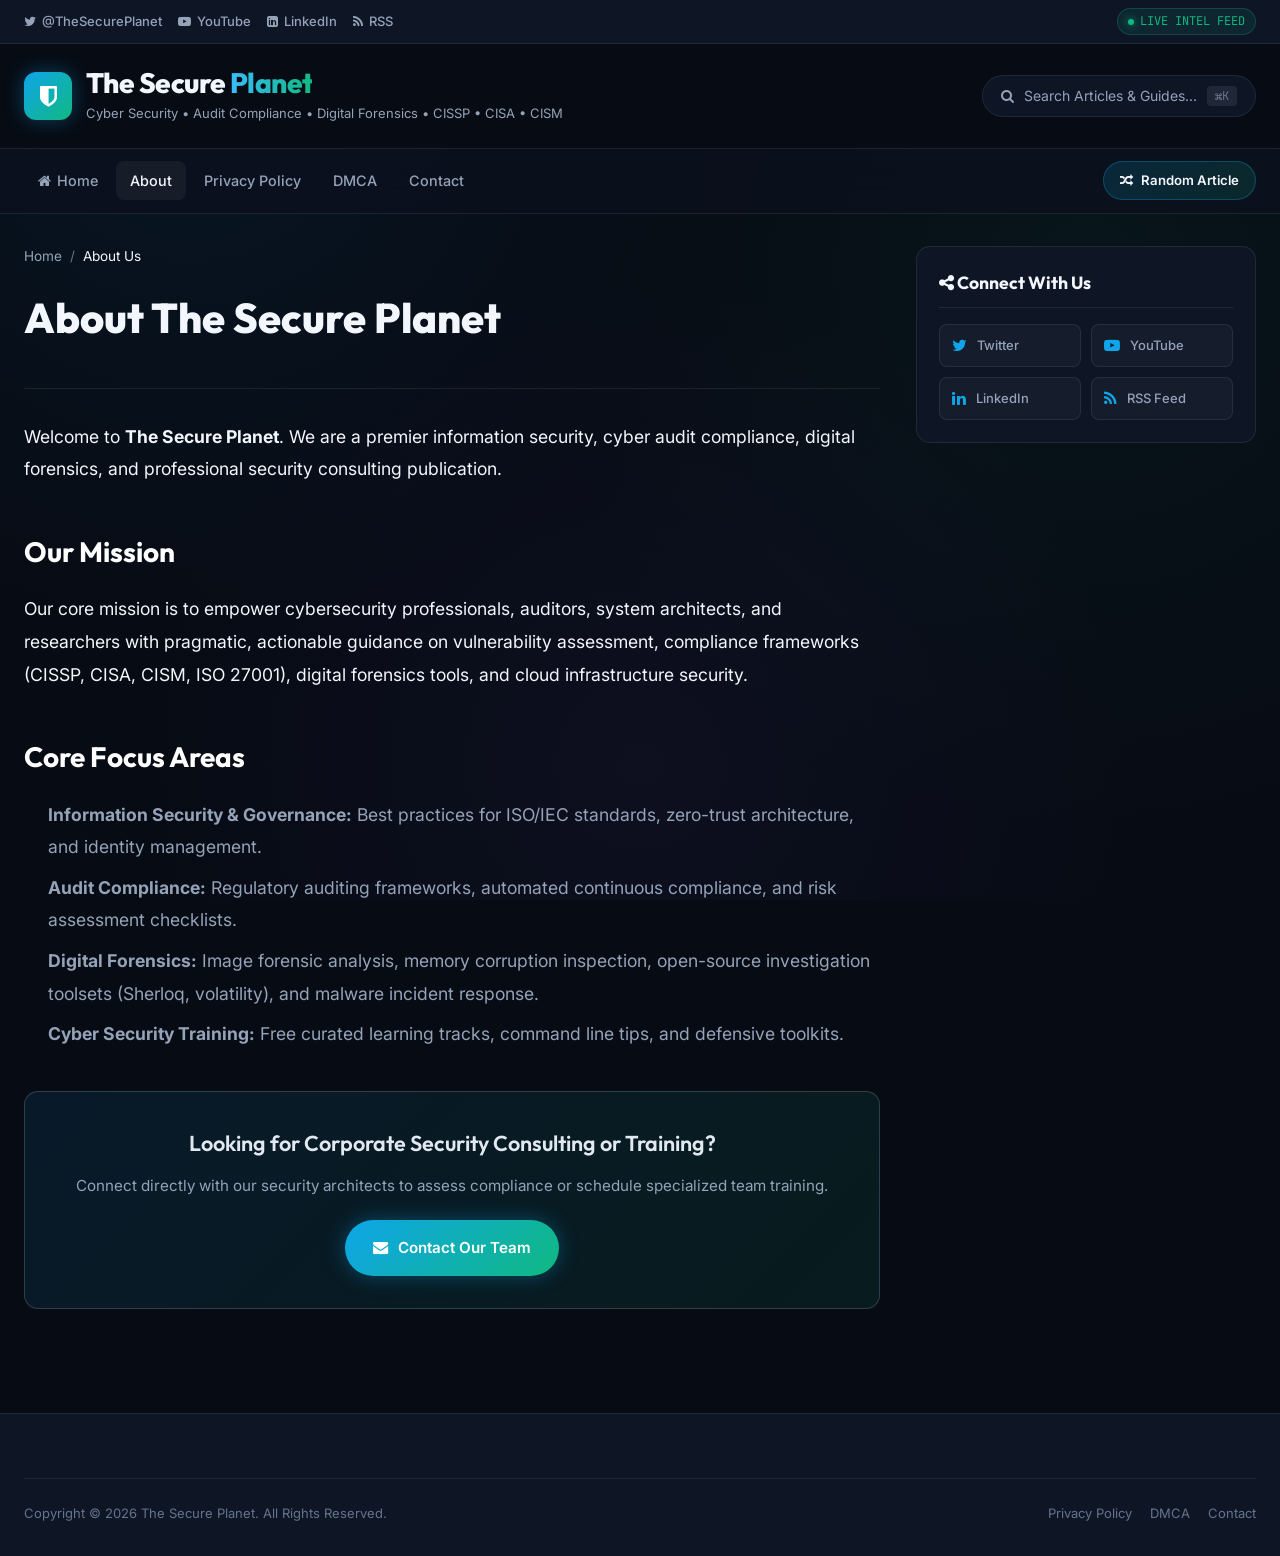
==== about.html @ cfa5892d "Modern minimalistic redesign of www.thesecureplanet.com" ====
<!DOCTYPE html>
<html lang="en">
<head>
  <meta charset="UTF-8" />
  <meta name="viewport" content="width=device-width, initial-scale=1.0" />
  <title>About Us — The Secure Planet</title>
  <link rel="icon" href="https://www.thesecureplanet.com/favicon.ico" />
  <link rel="stylesheet" href="https://maxcdn.bootstrapcdn.com/font-awesome/4.7.0/css/font-awesome.min.css" />
  <link rel="stylesheet" href="css/styles.css" />
</head>
<body>

  <!-- TOP BAR -->
  <div class="top-bar">
    <div class="container top-bar-inner">
      <div class="top-social-list">
        <a href="https://www.twitter.com/TheSecurePlanet" target="_blank"><i class="fa fa-twitter"></i> @TheSecurePlanet</a>
        <a href="https://goo.gl/t3DX3D" target="_blank"><i class="fa fa-youtube-play"></i> YouTube</a>
        <a href="https://www.linkedin.com/in/prakashp" target="_blank"><i class="fa fa-linkedin-square"></i> LinkedIn</a>
        <a href="https://feeds.feedburner.com/TheSecurePlanet" target="_blank"><i class="fa fa-rss"></i> RSS</a>
      </div>
      <div class="top-actions">
        <div class="live-status">
          <span class="live-dot"></span>
          <span>LIVE INTEL FEED</span>
        </div>
      </div>
    </div>
  </div>

  <!-- SITE HEADER -->
  <header class="site-header">
    <div class="container header-branding">
      <div class="brand-logo">
        <a href="index.html" class="logo-shield"><i class="fa fa-shield"></i></a>
        <div class="brand-text">
          <h1><a href="index.html">The Secure <span>Planet</span></a></h1>
          <p class="brand-tagline">Cyber Security • Audit Compliance • Digital Forensics • CISSP • CISA • CISM</p>
        </div>
      </div>
      <button class="header-search-btn" id="search-trigger">
        <i class="fa fa-search"></i>
        <span>Search Articles & Guides...</span>
        <span class="search-shortcut">⌘K</span>
      </button>
    </div>
  </header>

  <!-- NAVBAR -->
  <nav class="navbar">
    <div class="container navbar-inner">
      <ul class="nav-links">
        <li class="nav-item"><a href="index.html" class="nav-link"><i class="fa fa-home"></i> Home</a></li>
        <li class="nav-item active"><a href="about.html" class="nav-link">About</a></li>
        <li class="nav-item"><a href="privacy-policy.html" class="nav-link">Privacy Policy</a></li>
        <li class="nav-item"><a href="dmca.html" class="nav-link">DMCA</a></li>
        <li class="nav-item"><a href="contact.html" class="nav-link">Contact</a></li>
      </ul>
      <div class="nav-tools">
        <a href="post.html" class="random-post-btn"><i class="fa fa-random"></i> Random Article</a>
      </div>
    </div>
  </nav>

  <!-- STATIC PAGE BODY -->
  <main class="main-content-area">
    <div class="container layout-grid">
      <article class="post-content">
        <nav class="breadcrumb">
          <a href="index.html">Home</a>
          <span>/</span>
          <span style="color:var(--text-main);">About Us</span>
        </nav>

        <header class="post-header-main">
          <h1 class="post-main-title">About The Secure Planet</h1>
        </header>

        <div class="post-body">
          <p>
            Welcome to <strong>The Secure Planet</strong>. We are a premier information security, cyber audit compliance, digital forensics, and professional security consulting publication.
          </p>

          <h2>Our Mission</h2>
          <p>
            Our core mission is to empower cybersecurity professionals, auditors, system architects, and researchers with pragmatic, actionable guidance on vulnerability assessment, compliance frameworks (CISSP, CISA, CISM, ISO 27001), digital forensics tools, and cloud infrastructure security.
          </p>

          <h2>Core Focus Areas</h2>
          <ul>
            <li><strong>Information Security & Governance:</strong> Best practices for ISO/IEC standards, zero-trust architecture, and identity management.</li>
            <li><strong>Audit Compliance:</strong> Regulatory auditing frameworks, automated continuous compliance, and risk assessment checklists.</li>
            <li><strong>Digital Forensics:</strong> Image forensic analysis, memory corruption inspection, open-source investigation toolsets (Sherloq, volatility), and malware incident response.</li>
            <li><strong>Cyber Security Training:</strong> Free curated learning tracks, command line tips, and defensive toolkits.</li>
          </ul>

          <div class="download-cta-box" style="margin-top:40px;">
            <h3>Looking for Corporate Security Consulting or Training?</h3>
            <p>Connect directly with our security architects to assess compliance or schedule specialized team training.</p>
            <a href="contact.html" class="btn-primary">
              <i class="fa fa-envelope"></i> Contact Our Team
            </a>
          </div>
        </div>
      </article>

      <aside class="sidebar">
        <div class="sidebar-widget">
          <h3 class="widget-title"><span><i class="fa fa-share-alt"></i> Connect With Us</span></h3>
          <div class="social-grid">
            <a href="https://www.twitter.com/TheSecurePlanet" target="_blank" class="social-tile"><i class="fa fa-twitter"></i> Twitter</a>
            <a href="https://goo.gl/t3DX3D" target="_blank" class="social-tile"><i class="fa fa-youtube-play"></i> YouTube</a>
            <a href="https://www.linkedin.com/in/prakashp" target="_blank" class="social-tile"><i class="fa fa-linkedin"></i> LinkedIn</a>
            <a href="https://feeds.feedburner.com/TheSecurePlanet" target="_blank" class="social-tile"><i class="fa fa-rss"></i> RSS Feed</a>
          </div>
        </div>
      </aside>
    </div>
  </main>

  <footer class="site-footer">
    <div class="container">
      <div class="footer-bottom">
        <div>Copyright © 2026 The Secure Planet. All Rights Reserved.</div>
        <div style="display:flex;gap:18px;">
          <a href="privacy-policy.html">Privacy Policy</a>
          <a href="dmca.html">DMCA</a>
          <a href="contact.html">Contact</a>
        </div>
      </div>
    </div>
  </footer>

  <!-- SEARCH MODAL OVERLAY -->
  <div class="search-modal" id="search-modal">
    <div class="search-modal-content">
      <div class="search-input-wrapper">
        <i class="fa fa-search"></i>
        <input type="text" id="search-input" class="search-modal-input" placeholder="Search articles, guides, CVEs..." />
        <button class="search-close-btn" id="search-close" aria-label="Close search"><i class="fa fa-times"></i></button>
      </div>
    </div>
  </div>

  <script src="js/main.js"></script>
</body>
</html>
---- css/styles.css ----
@import url('https://fonts.googleapis.com/css2?family=Inter:wght@300;400;500;600;700&family=JetBrains+Mono:wght@400;500;600&family=Outfit:wght@400;500;600;700;800&display=swap');

/* ==========================================================================
   THE SECURE PLANET — MODERN CYBERSECURITY DESIGN SYSTEM
   ========================================================================== */

:root {
  /* Color Tokens - Premium Dark Obsidian & Cyber Emerald Theme */
  --bg-root: #070B14;
  --bg-surface: #0E1626;
  --bg-card: rgba(18, 28, 48, 0.65);
  --bg-card-hover: rgba(26, 40, 68, 0.85);
  --bg-elevated: #162238;
  --bg-glass: rgba(11, 17, 30, 0.82);
  
  /* Text Tokens */
  --text-main: #F3F6FC;
  --text-secondary: #94A3B8;
  --text-muted: #64748B;
  --text-accent: #38BDF8;
  
  /* Brand & Accents */
  --accent-primary: #0EA5E9;       /* Electric Cyber Blue */
  --accent-primary-hover: #38BDF8;
  --accent-primary-glow: rgba(14, 165, 233, 0.25);
  
  --accent-emerald: #10B981;       /* Secure Green */
  --accent-emerald-glow: rgba(16, 185, 129, 0.22);
  --accent-purple: #8B5CF6;        /* Forensics Violet */
  --accent-amber: #F59E0B;         /* Alert Amber */
  --accent-rose: #F43F5E;          /* Exploit Rose */
  
  /* Borders & Shadows */
  --border-subtle: rgba(255, 255, 255, 0.08);
  --border-strong: rgba(255, 255, 255, 0.16);
  --border-accent: rgba(56, 189, 248, 0.4);
  
  --shadow-sm: 0 4px 12px rgba(0, 0, 0, 0.35);
  --shadow-md: 0 8px 24px rgba(0, 0, 0, 0.45);
  --shadow-lg: 0 16px 40px rgba(0, 0, 0, 0.6);
  --shadow-glow: 0 0 25px rgba(14, 165, 233, 0.18);
  
  /* Typography */
  --font-heading: 'Outfit', sans-serif;
  --font-body: 'Inter', sans-serif;
  --font-mono: 'JetBrains Mono', monospace;
  
  /* Layout & Transitions */
  --radius-sm: 8px;
  --radius-md: 14px;
  --radius-lg: 20px;
  --radius-pill: 9999px;
  
  --transition-fast: 0.18s cubic-bezier(0.4, 0, 0.2, 1);
  --transition-normal: 0.28s cubic-bezier(0.4, 0, 0.2, 1);
  --transition-bounce: 0.4s cubic-bezier(0.34, 1.56, 0.64, 1);
}

/* Light Theme Support (Optional Toggle) */
[data-theme="light"] {
  --bg-root: #F8FAFC;
  --bg-surface: #FFFFFF;
  --bg-card: rgba(255, 255, 255, 0.85);
  --bg-card-hover: #FFFFFF;
  --bg-elevated: #F1F5F9;
  --bg-glass: rgba(255, 255, 255, 0.88);
  
  --text-main: #0F172A;
  --text-secondary: #475569;
  --text-muted: #64748B;
  
  --border-subtle: rgba(15, 23, 42, 0.08);
  --border-strong: rgba(15, 23, 42, 0.15);
  --shadow-sm: 0 4px 12px rgba(15, 23, 42, 0.05);
  --shadow-md: 0 8px 24px rgba(15, 23, 42, 0.08);
}

/* ==========================================================================
   CSS RESET & BASE
   ========================================================================== */
*, *::before, *::after {
  box-sizing: border-box;
  margin: 0;
  padding: 0;
}

html {
  scroll-behavior: smooth;
  font-size: 16px;
}

body {
  font-family: var(--font-body);
  background-color: var(--bg-root);
  color: var(--text-main);
  line-height: 1.6;
  overflow-x: hidden;
  min-height: 100vh;
  display: flex;
  flex-direction: column;
  background-image: 
    radial-gradient(circle at 15% 10%, rgba(14, 165, 233, 0.07) 0%, transparent 40%),
    radial-gradient(circle at 85% 30%, rgba(16, 185, 129, 0.06) 0%, transparent 45%),
    radial-gradient(circle at 50% 85%, rgba(139, 92, 246, 0.05) 0%, transparent 50%);
  background-attachment: fixed;
}

a {
  color: inherit;
  text-decoration: none;
  transition: color var(--transition-fast);
}

img {
  max-width: 100%;
  height: auto;
  display: block;
}

ul {
  list-style: none;
}

button, input, textarea {
  font-family: inherit;
  border: none;
  outline: none;
  background: none;
}

button {
  cursor: pointer;
}

/* Container */
.container {
  width: 100%;
  max-width: 1280px;
  margin: 0 auto;
  padding: 0 24px;
}

/* ==========================================================================
   TOP BAR & HEADER
   ========================================================================== */
.top-bar {
  background: var(--bg-surface);
  border-bottom: 1px solid var(--border-subtle);
  font-size: 0.8125rem;
  padding: 8px 0;
}

.top-bar-inner {
  display: flex;
  justify-content: space-between;
  align-items: center;
}

.top-social-list {
  display: flex;
  align-items: center;
  gap: 16px;
}

.top-social-list a {
  color: var(--text-secondary);
  display: flex;
  align-items: center;
  gap: 6px;
  font-weight: 500;
  transition: all var(--transition-fast);
}

.top-social-list a:hover {
  color: var(--accent-primary-hover);
  transform: translateY(-1px);
}

.top-actions {
  display: flex;
  align-items: center;
  gap: 16px;
}

.live-status {
  display: flex;
  align-items: center;
  gap: 6px;
  font-family: var(--font-mono);
  font-size: 0.75rem;
  color: var(--accent-emerald);
  background: rgba(16, 185, 129, 0.1);
  padding: 3px 10px;
  border-radius: var(--radius-pill);
  border: 1px solid rgba(16, 185, 129, 0.25);
}

.live-dot {
  width: 6px;
  height: 6px;
  background: var(--accent-emerald);
  border-radius: 50%;
  box-shadow: 0 0 8px var(--accent-emerald);
  animation: pulse-glow 2s infinite;
}

@keyframes pulse-glow {
  0%, 100% { opacity: 1; transform: scale(1); }
  50% { opacity: 0.4; transform: scale(0.85); }
}

/* Main Site Header */
.site-header {
  padding: 24px 0;
  background: var(--bg-root);
}

.header-branding {
  display: flex;
  justify-content: space-between;
  align-items: center;
}

.brand-logo {
  display: flex;
  align-items: center;
  gap: 14px;
}

.logo-shield {
  width: 48px;
  height: 48px;
  border-radius: 12px;
  background: linear-gradient(135deg, var(--accent-primary), var(--accent-emerald));
  display: flex;
  align-items: center;
  justify-content: center;
  font-size: 1.5rem;
  color: #fff;
  box-shadow: 0 0 20px rgba(14, 165, 233, 0.35);
  font-weight: 800;
  position: relative;
}

.brand-text h1 {
  font-family: var(--font-heading);
  font-size: 1.75rem;
  font-weight: 800;
  letter-spacing: -0.02em;
  color: var(--text-main);
  line-height: 1.1;
}

.brand-text h1 span {
  background: linear-gradient(90deg, var(--accent-primary-hover), var(--accent-emerald));
  -webkit-background-clip: text;
  -webkit-text-fill-color: transparent;
}

.brand-tagline {
  font-size: 0.8125rem;
  color: var(--text-secondary);
  margin-top: 4px;
  max-width: 580px;
}

.header-search-btn {
  display: flex;
  align-items: center;
  gap: 10px;
  background: var(--bg-surface);
  border: 1px solid var(--border-subtle);
  color: var(--text-secondary);
  padding: 10px 18px;
  border-radius: var(--radius-pill);
  font-size: 0.875rem;
  transition: all var(--transition-normal);
  cursor: pointer;
}

.header-search-btn:hover {
  border-color: var(--accent-primary);
  color: var(--text-main);
  box-shadow: 0 0 15px rgba(14, 165, 233, 0.15);
}

.search-shortcut {
  font-family: var(--font-mono);
  font-size: 0.75rem;
  background: rgba(255, 255, 255, 0.08);
  padding: 2px 8px;
  border-radius: 4px;
  color: var(--text-muted);
}

/* ==========================================================================
   NAVIGATION BAR (STICKY & GLASSMORPHIC)
   ========================================================================== */
.navbar {
  position: sticky;
  top: 0;
  z-index: 1000;
  background: var(--bg-glass);
  backdrop-filter: blur(16px);
  -webkit-backdrop-filter: blur(16px);
  border-top: 1px solid var(--border-subtle);
  border-bottom: 1px solid var(--border-subtle);
}

.navbar-inner {
  display: flex;
  justify-content: space-between;
  align-items: center;
  height: 64px;
}

.nav-links {
  display: flex;
  align-items: center;
  gap: 4px;
}

.nav-item {
  position: relative;
}

.nav-link {
  display: flex;
  align-items: center;
  gap: 6px;
  padding: 8px 14px;
  font-weight: 500;
  font-size: 0.9rem;
  color: var(--text-secondary);
  border-radius: var(--radius-sm);
  transition: all var(--transition-fast);
}

.nav-link:hover, .nav-item.active .nav-link {
  color: var(--text-main);
  background: rgba(255, 255, 255, 0.05);
}

.nav-link.active-home {
  color: var(--accent-primary-hover);
}

/* Dropdown */
.dropdown-menu {
  position: absolute;
  top: calc(100% + 8px);
  left: 0;
  min-width: 240px;
  background: var(--bg-surface);
  border: 1px solid var(--border-strong);
  border-radius: var(--radius-md);
  padding: 8px;
  box-shadow: var(--shadow-lg);
  opacity: 0;
  visibility: hidden;
  transform: translateY(-8px);
  transition: all var(--transition-fast);
  z-index: 100;
}

.nav-item:hover .dropdown-menu {
  opacity: 1;
  visibility: visible;
  transform: translateY(0);
}

.dropdown-link {
  display: flex;
  align-items: center;
  gap: 10px;
  padding: 10px 12px;
  border-radius: var(--radius-sm);
  color: var(--text-secondary);
  font-size: 0.875rem;
  transition: all var(--transition-fast);
}

.dropdown-link:hover {
  background: rgba(14, 165, 233, 0.1);
  color: var(--accent-primary-hover);
  padding-left: 16px;
}

/* Nav Right Tools */
.nav-tools {
  display: flex;
  align-items: center;
  gap: 12px;
}

.random-post-btn {
  display: flex;
  align-items: center;
  gap: 8px;
  padding: 8px 16px;
  background: linear-gradient(135deg, rgba(14, 165, 233, 0.15), rgba(16, 185, 129, 0.15));
  border: 1px solid rgba(14, 165, 233, 0.3);
  border-radius: var(--radius-pill);
  color: var(--text-main);
  font-size: 0.825rem;
  font-weight: 600;
  transition: all var(--transition-normal);
}

.random-post-btn:hover {
  background: linear-gradient(135deg, var(--accent-primary), var(--accent-emerald));
  border-color: transparent;
  color: #fff;
  box-shadow: 0 0 16px rgba(14, 165, 233, 0.35);
  transform: translateY(-1px);
}

/* Mobile Nav Toggle */
.mobile-nav-toggle {
  display: none;
  font-size: 1.4rem;
  color: var(--text-secondary);
  padding: 8px;
}

/* ==========================================================================
   BREAKING NEWS TICKER
   ========================================================================== */
.news-ticker-bar {
  background: rgba(14, 22, 38, 0.8);
  border-bottom: 1px solid var(--border-subtle);
  padding: 10px 0;
}

.ticker-wrapper {
  display: flex;
  align-items: center;
  gap: 16px;
  overflow: hidden;
}

.ticker-badge {
  display: flex;
  align-items: center;
  gap: 6px;
  background: var(--accent-primary);
  color: #fff;
  font-size: 0.75rem;
  font-weight: 700;
  padding: 4px 10px;
  border-radius: 4px;
  text-transform: uppercase;
  letter-spacing: 0.05em;
  flex-shrink: 0;
}

.ticker-content {
  display: flex;
  align-items: center;
  overflow: hidden;
  flex: 1;
}

.ticker-items {
  display: flex;
  align-items: center;
  gap: 32px;
  animation: ticker-slide 28s linear infinite;
  white-space: nowrap;
}

.ticker-items:hover {
  animation-play-state: paused;
}

@keyframes ticker-slide {
  0% { transform: translateX(0); }
  100% { transform: translateX(-50%); }
}

.ticker-item {
  display: flex;
  align-items: center;
  gap: 8px;
  font-size: 0.875rem;
  color: var(--text-secondary);
}

.ticker-item a {
  color: var(--text-main);
  font-weight: 500;
}

.ticker-item a:hover {
  color: var(--accent-primary-hover);
}

/* ==========================================================================
   HERO / FEATURED SECTION
   ========================================================================== */
.hero-section {
  padding: 32px 0 24px;
}

.hero-grid {
  display: grid;
  grid-template-columns: 1.65fr 1fr;
  gap: 24px;
}

/* Hero Spotlight Card */
.hero-main-card {
  position: relative;
  border-radius: var(--radius-lg);
  overflow: hidden;
  min-height: 440px;
  background: var(--bg-surface);
  border: 1px solid var(--border-subtle);
  display: flex;
  flex-direction: column;
  justify-content: flex-end;
  padding: 36px;
  box-shadow: var(--shadow-md);
  transition: all var(--transition-normal);
}

.hero-main-card:hover {
  border-color: var(--border-strong);
  transform: translateY(-3px);
  box-shadow: var(--shadow-lg);
}

.hero-main-bg {
  position: absolute;
  top: 0;
  left: 0;
  width: 100%;
  height: 100%;
  object-fit: cover;
  z-index: 1;
  transition: transform 0.6s ease;
}

.hero-main-card:hover .hero-main-bg {
  transform: scale(1.04);
}

.hero-overlay {
  position: absolute;
  top: 0;
  left: 0;
  width: 100%;
  height: 100%;
  background: linear-gradient(180deg, rgba(7, 11, 20, 0.1) 0%, rgba(7, 11, 20, 0.88) 60%, rgba(7, 11, 20, 0.98) 100%);
  z-index: 2;
}

.hero-content {
  position: relative;
  z-index: 3;
}

.cat-badge {
  display: inline-flex;
  align-items: center;
  gap: 6px;
  font-size: 0.75rem;
  font-weight: 600;
  text-transform: uppercase;
  letter-spacing: 0.05em;
  padding: 4px 12px;
  border-radius: var(--radius-pill);
  margin-bottom: 14px;
}

.cat-badge.tech-tips { background: rgba(16, 185, 129, 0.2); color: #34D399; border: 1px solid rgba(16, 185, 129, 0.35); }
.cat-badge.science { background: rgba(14, 165, 233, 0.2); color: #38BDF8; border: 1px solid rgba(14, 165, 233, 0.35); }
.cat-badge.forensics { background: rgba(139, 92, 246, 0.2); color: #A78BFA; border: 1px solid rgba(139, 92, 246, 0.35); }
.cat-badge.infosec { background: rgba(245, 158, 11, 0.2); color: #FBBF24; border: 1px solid rgba(245, 158, 11, 0.35); }
.cat-badge.cybersec { background: rgba(244, 63, 94, 0.2); color: #FB7185; border: 1px solid rgba(244, 63, 94, 0.35); }

.hero-title {
  font-family: var(--font-heading);
  font-size: 2.1rem;
  font-weight: 700;
  line-height: 1.25;
  margin-bottom: 12px;
  color: #fff;
}

.hero-title a:hover {
  color: var(--accent-primary-hover);
}

.hero-summary {
  color: #CBD5E1;
  font-size: 0.95rem;
  line-height: 1.6;
  margin-bottom: 20px;
  display: -webkit-box;
  -webkit-line-clamp: 2;
  -webkit-box-orient: vertical;
  overflow: hidden;
}

.meta-row {
  display: flex;
  align-items: center;
  gap: 16px;
  font-size: 0.8125rem;
  color: var(--text-secondary);
}

.author-chip {
  display: flex;
  align-items: center;
  gap: 8px;
  color: var(--text-main);
  font-weight: 500;
}

.author-chip img {
  width: 26px;
  height: 26px;
  border-radius: 50%;
  border: 1px solid var(--accent-primary);
}

/* Hero Side Grid */
.hero-side-grid {
  display: flex;
  flex-direction: column;
  gap: 16px;
}

.side-feature-card {
  flex: 1;
  background: var(--bg-surface);
  border: 1px solid var(--border-subtle);
  border-radius: var(--radius-md);
  padding: 20px;
  display: flex;
  gap: 16px;
  align-items: center;
  transition: all var(--transition-normal);
}

.side-feature-card:hover {
  border-color: var(--border-strong);
  background: var(--bg-card-hover);
  transform: translateX(4px);
}

.side-thumb {
  width: 104px;
  height: 84px;
  border-radius: var(--radius-sm);
  overflow: hidden;
  flex-shrink: 0;
  position: relative;
}

.side-thumb img {
  width: 100%;
  height: 100%;
  object-fit: cover;
}

.side-info {
  flex: 1;
}

.side-title {
  font-family: var(--font-heading);
  font-size: 1.05rem;
  font-weight: 600;
  line-height: 1.35;
  margin: 6px 0 8px;
}

.side-title a:hover {
  color: var(--accent-primary-hover);
}

/* ==========================================================================
   TRENDING CATEGORY FILTERS & MAIN CONTENT
   ========================================================================== */
.main-content-area {
  padding: 32px 0 64px;
}

.layout-grid {
  display: grid;
  grid-template-columns: 1fr 340px;
  gap: 36px;
}

.section-header {
  display: flex;
  justify-content: space-between;
  align-items: center;
  margin-bottom: 24px;
  padding-bottom: 16px;
  border-bottom: 1px solid var(--border-subtle);
}

.section-heading {
  font-family: var(--font-heading);
  font-size: 1.5rem;
  font-weight: 700;
  display: flex;
  align-items: center;
  gap: 10px;
}

.section-heading i {
  color: var(--accent-primary);
}

/* Filter Pills */
.filter-tabs {
  display: flex;
  gap: 8px;
  flex-wrap: wrap;
}

.filter-pill {
  padding: 6px 14px;
  border-radius: var(--radius-pill);
  font-size: 0.8125rem;
  font-weight: 600;
  background: var(--bg-surface);
  border: 1px solid var(--border-subtle);
  color: var(--text-secondary);
  transition: all var(--transition-fast);
  cursor: pointer;
}

.filter-pill:hover, .filter-pill.active {
  background: var(--accent-primary);
  color: #fff;
  border-color: var(--accent-primary);
  box-shadow: 0 0 12px rgba(14, 165, 233, 0.35);
}

/* Articles Feed List */
.articles-feed {
  display: flex;
  flex-direction: column;
  gap: 24px;
}

.article-card {
  display: grid;
  grid-template-columns: 260px 1fr;
  gap: 24px;
  background: var(--bg-surface);
  border: 1px solid var(--border-subtle);
  border-radius: var(--radius-md);
  padding: 20px;
  transition: all var(--transition-normal);
}

.article-card:hover {
  border-color: var(--border-strong);
  background: var(--bg-card-hover);
  transform: translateY(-2px);
  box-shadow: var(--shadow-sm);
}

.article-thumb {
  position: relative;
  border-radius: var(--radius-sm);
  overflow: hidden;
  height: 180px;
}

.article-thumb img {
  width: 100%;
  height: 100%;
  object-fit: cover;
  transition: transform 0.4s ease;
}

.article-card:hover .article-thumb img {
  transform: scale(1.06);
}

.article-info {
  display: flex;
  flex-direction: column;
  justify-content: space-between;
}

.article-header-meta {
  display: flex;
  align-items: center;
  justify-content: space-between;
  margin-bottom: 10px;
}

.article-title {
  font-family: var(--font-heading);
  font-size: 1.35rem;
  font-weight: 700;
  line-height: 1.35;
  margin-bottom: 10px;
}

.article-title a:hover {
  color: var(--accent-primary-hover);
}

.article-excerpt {
  color: var(--text-secondary);
  font-size: 0.9rem;
  line-height: 1.6;
  margin-bottom: 16px;
  display: -webkit-box;
  -webkit-line-clamp: 3;
  -webkit-box-orient: vertical;
  overflow: hidden;
}

.article-footer {
  display: flex;
  align-items: center;
  justify-content: space-between;
  padding-top: 14px;
  border-top: 1px solid var(--border-subtle);
}

.read-more-link {
  display: inline-flex;
  align-items: center;
  gap: 6px;
  font-size: 0.875rem;
  font-weight: 600;
  color: var(--accent-primary-hover);
  transition: gap var(--transition-fast);
}

.read-more-link:hover {
  gap: 10px;
}

/* ==========================================================================
   MINIMALISTIC RIGHT SIDEBAR
   ========================================================================== */
.sidebar {
  display: flex;
  flex-direction: column;
  gap: 28px;
}

.sidebar-widget {
  background: var(--bg-surface);
  border: 1px solid var(--border-subtle);
  border-radius: var(--radius-md);
  padding: 22px;
}

.widget-title {
  font-family: var(--font-heading);
  font-size: 1.1rem;
  font-weight: 700;
  margin-bottom: 16px;
  padding-bottom: 10px;
  border-bottom: 1px solid var(--border-subtle);
  display: flex;
  align-items: center;
  justify-content: space-between;
}

/* Social Grid Widget */
.social-grid {
  display: grid;
  grid-template-columns: 1fr 1fr;
  gap: 10px;
}

.social-tile {
  display: flex;
  align-items: center;
  gap: 10px;
  padding: 10px 12px;
  background: rgba(255, 255, 255, 0.03);
  border: 1px solid var(--border-subtle);
  border-radius: var(--radius-sm);
  font-size: 0.8125rem;
  font-weight: 500;
  color: var(--text-secondary);
  transition: all var(--transition-fast);
}

.social-tile:hover {
  color: var(--text-main);
  background: rgba(14, 165, 233, 0.12);
  border-color: var(--accent-primary);
}

.social-tile i {
  font-size: 1rem;
  color: var(--accent-primary);
}

/* Popular Posts Feed */
.popular-list {
  display: flex;
  flex-direction: column;
  gap: 14px;
}

.popular-item {
  display: flex;
  gap: 12px;
  align-items: center;
  padding: 8px;
  border-radius: var(--radius-sm);
  transition: background var(--transition-fast);
}

.popular-item:hover {
  background: rgba(255, 255, 255, 0.04);
}

.popular-item-number {
  font-family: var(--font-mono);
  font-size: 1rem;
  font-weight: 700;
  color: var(--accent-primary);
  opacity: 0.6;
  width: 22px;
}

.popular-thumb {
  width: 56px;
  height: 56px;
  border-radius: 6px;
  overflow: hidden;
  flex-shrink: 0;
}

.popular-thumb img {
  width: 100%;
  height: 100%;
  object-fit: cover;
}

.popular-title {
  font-size: 0.875rem;
  font-weight: 600;
  line-height: 1.35;
}

.popular-title a:hover {
  color: var(--accent-primary-hover);
}

/* Categories Cloud */
.categories-cloud {
  display: flex;
  flex-wrap: wrap;
  gap: 8px;
}

.category-tag {
  display: inline-flex;
  align-items: center;
  gap: 6px;
  padding: 6px 12px;
  background: rgba(255, 255, 255, 0.04);
  border: 1px solid var(--border-subtle);
  border-radius: var(--radius-pill);
  font-size: 0.785rem;
  color: var(--text-secondary);
  transition: all var(--transition-fast);
}

.category-tag:hover {
  background: var(--accent-primary);
  color: #fff;
  border-color: var(--accent-primary);
}

/* ==========================================================================
   ARTICLE POST PAGE SPECIFICS
   ========================================================================== */
.post-container {
  max-width: 900px;
  margin: 0 auto;
  padding: 36px 24px 72px;
}

.breadcrumb {
  display: flex;
  align-items: center;
  gap: 8px;
  font-size: 0.85rem;
  color: var(--text-muted);
  margin-bottom: 24px;
}

.breadcrumb a {
  color: var(--text-secondary);
}

.breadcrumb a:hover {
  color: var(--accent-primary-hover);
}

.post-header-main {
  margin-bottom: 32px;
  padding-bottom: 24px;
  border-bottom: 1px solid var(--border-subtle);
}

.post-main-title {
  font-family: var(--font-heading);
  font-size: 2.6rem;
  font-weight: 800;
  line-height: 1.25;
  margin-bottom: 20px;
  color: var(--text-main);
}

.post-author-bar {
  display: flex;
  align-items: center;
  justify-content: space-between;
  flex-wrap: wrap;
  gap: 16px;
}

.author-info {
  display: flex;
  align-items: center;
  gap: 12px;
}

.author-info img {
  width: 44px;
  height: 44px;
  border-radius: 50%;
  border: 2px solid var(--accent-primary);
}

.author-names h4 {
  font-size: 0.95rem;
  font-weight: 600;
  color: var(--text-main);
}

.author-names span {
  font-size: 0.8rem;
  color: var(--text-muted);
}

/* Post Content Typography */
.post-body {
  font-size: 1.1rem;
  line-height: 1.85;
  color: var(--text-main);
}

.post-body p {
  margin-bottom: 24px;
}

.post-body h2 {
  font-family: var(--font-heading);
  font-size: 1.75rem;
  font-weight: 700;
  margin: 40px 0 16px;
  color: #fff;
}

.post-body h3 {
  font-family: var(--font-heading);
  font-size: 1.35rem;
  font-weight: 600;
  margin: 28px 0 14px;
  color: #E2E8F0;
}

.post-body ul, .post-body ol {
  margin: 0 0 24px 24px;
  color: var(--text-secondary);
}

.post-body li {
  margin-bottom: 8px;
}

.post-featured-image {
  border-radius: var(--radius-md);
  overflow: hidden;
  margin: 28px 0;
  border: 1px solid var(--border-subtle);
  box-shadow: var(--shadow-md);
}

/* Callout Box / Download CTA */
.download-cta-box {
  background: linear-gradient(135deg, rgba(14, 165, 233, 0.1), rgba(16, 185, 129, 0.1));
  border: 1px solid var(--border-strong);
  border-radius: var(--radius-md);
  padding: 32px;
  margin: 40px 0;
  text-align: center;
}

.download-cta-box h3 {
  margin-top: 0;
  margin-bottom: 8px;
}

.download-cta-box p {
  color: var(--text-secondary);
  margin-bottom: 20px;
  font-size: 0.95rem;
}

.btn-primary {
  display: inline-flex;
  align-items: center;
  gap: 10px;
  background: linear-gradient(135deg, var(--accent-primary), var(--accent-emerald));
  color: #fff;
  font-weight: 600;
  font-size: 0.95rem;
  padding: 14px 28px;
  border-radius: var(--radius-pill);
  box-shadow: 0 0 20px rgba(14, 165, 233, 0.35);
  transition: all var(--transition-normal);
}

.btn-primary:hover {
  transform: translateY(-2px);
  box-shadow: 0 0 30px rgba(16, 185, 129, 0.5);
}

/* Code Snippet / Commands */
.code-block {
  background: #060911;
  border: 1px solid var(--border-subtle);
  border-radius: var(--radius-sm);
  padding: 18px 20px;
  margin: 20px 0;
  font-family: var(--font-mono);
  font-size: 0.9rem;
  color: #38BDF8;
  overflow-x: auto;
  position: relative;
}

/* Post Footer & Share */
.post-share-bar {
  display: flex;
  align-items: center;
  justify-content: space-between;
  padding: 24px 0;
  margin-top: 40px;
  border-top: 1px solid var(--border-subtle);
  border-bottom: 1px solid var(--border-subtle);
}

.share-buttons {
  display: flex;
  gap: 10px;
}

.share-btn {
  width: 40px;
  height: 40px;
  border-radius: 50%;
  background: var(--bg-surface);
  border: 1px solid var(--border-subtle);
  display: flex;
  align-items: center;
  justify-content: center;
  color: var(--text-secondary);
  transition: all var(--transition-fast);
}

.share-btn:hover {
  background: var(--accent-primary);
  color: #fff;
  border-color: var(--accent-primary);
}

/* Comments Tabs */
.comment-section {
  margin-top: 48px;
}

.comment-tabs-header {
  display: flex;
  gap: 12px;
  border-bottom: 1px solid var(--border-subtle);
  padding-bottom: 16px;
  margin-bottom: 24px;
}

.comment-tab-btn {
  padding: 8px 18px;
  border-radius: var(--radius-sm);
  font-weight: 600;
  font-size: 0.875rem;
  color: var(--text-secondary);
  background: rgba(255, 255, 255, 0.04);
  transition: all var(--transition-fast);
}

.comment-tab-btn.active, .comment-tab-btn:hover {
  background: var(--accent-primary);
  color: #fff;
}

/* ==========================================================================
   FOOTER
   ========================================================================== */
.site-footer {
  background: var(--bg-surface);
  border-top: 1px solid var(--border-subtle);
  padding: 64px 0 32px;
  margin-top: auto;
}

.footer-grid {
  display: grid;
  grid-template-columns: 2fr 1fr 1fr 1.5fr;
  gap: 36px;
  margin-bottom: 48px;
}

.footer-brand p {
  color: var(--text-secondary);
  font-size: 0.875rem;
  margin: 16px 0;
  max-width: 320px;
}

.footer-col h4 {
  font-family: var(--font-heading);
  font-size: 1rem;
  font-weight: 700;
  margin-bottom: 18px;
}

.footer-links {
  display: flex;
  flex-direction: column;
  gap: 10px;
  font-size: 0.875rem;
  color: var(--text-secondary);
}

.footer-links a:hover {
  color: var(--accent-primary-hover);
}

/* Newsletter Box */
.newsletter-form {
  display: flex;
  flex-direction: column;
  gap: 10px;
  margin-top: 12px;
}

.newsletter-input {
  background: var(--bg-root);
  border: 1px solid var(--border-subtle);
  padding: 12px 16px;
  border-radius: var(--radius-sm);
  color: var(--text-main);
  font-size: 0.875rem;
}

.newsletter-input:focus {
  border-color: var(--accent-primary);
}

.footer-bottom {
  border-top: 1px solid var(--border-subtle);
  padding-top: 24px;
  display: flex;
  justify-content: space-between;
  align-items: center;
  font-size: 0.8125rem;
  color: var(--text-muted);
}

/* ==========================================================================
   SEARCH OVERLAY MODAL
   ========================================================================== */
.search-modal {
  position: fixed;
  top: 0;
  left: 0;
  width: 100%;
  height: 100%;
  background: rgba(7, 11, 20, 0.85);
  backdrop-filter: blur(12px);
  z-index: 2000;
  display: flex;
  align-items: flex-start;
  justify-content: center;
  padding-top: 12vh;
  opacity: 0;
  pointer-events: none;
  transition: all var(--transition-normal);
}

.search-modal.open {
  opacity: 1;
  pointer-events: all;
}

.search-modal-content {
  width: 100%;
  max-width: 640px;
  background: var(--bg-surface);
  border: 1px solid var(--border-strong);
  border-radius: var(--radius-lg);
  padding: 24px;
  box-shadow: var(--shadow-lg);
}

.search-input-wrapper {
  display: flex;
  align-items: center;
  gap: 14px;
  border-bottom: 1px solid var(--border-subtle);
  padding-bottom: 16px;
}

.search-input-wrapper i {
  font-size: 1.25rem;
  color: var(--text-muted);
}

.search-modal-input {
  flex: 1;
  font-size: 1.2rem;
  color: var(--text-main);
}

.search-close-btn {
  color: var(--text-secondary);
  font-size: 1.25rem;
  padding: 6px;
}

/* Responsive Rules */
@media (max-width: 1024px) {
  .hero-grid {
    grid-template-columns: 1fr;
  }
  .layout-grid {
    grid-template-columns: 1fr;
  }
  .footer-grid {
    grid-template-columns: 1fr 1fr;
  }
}

@media (max-width: 768px) {
  .nav-links {
    display: none;
  }
  .mobile-nav-toggle {
    display: block;
  }
  .article-card {
    grid-template-columns: 1fr;
  }
  .article-thumb {
    height: 200px;
  }
  .footer-grid {
    grid-template-columns: 1fr;
  }
}
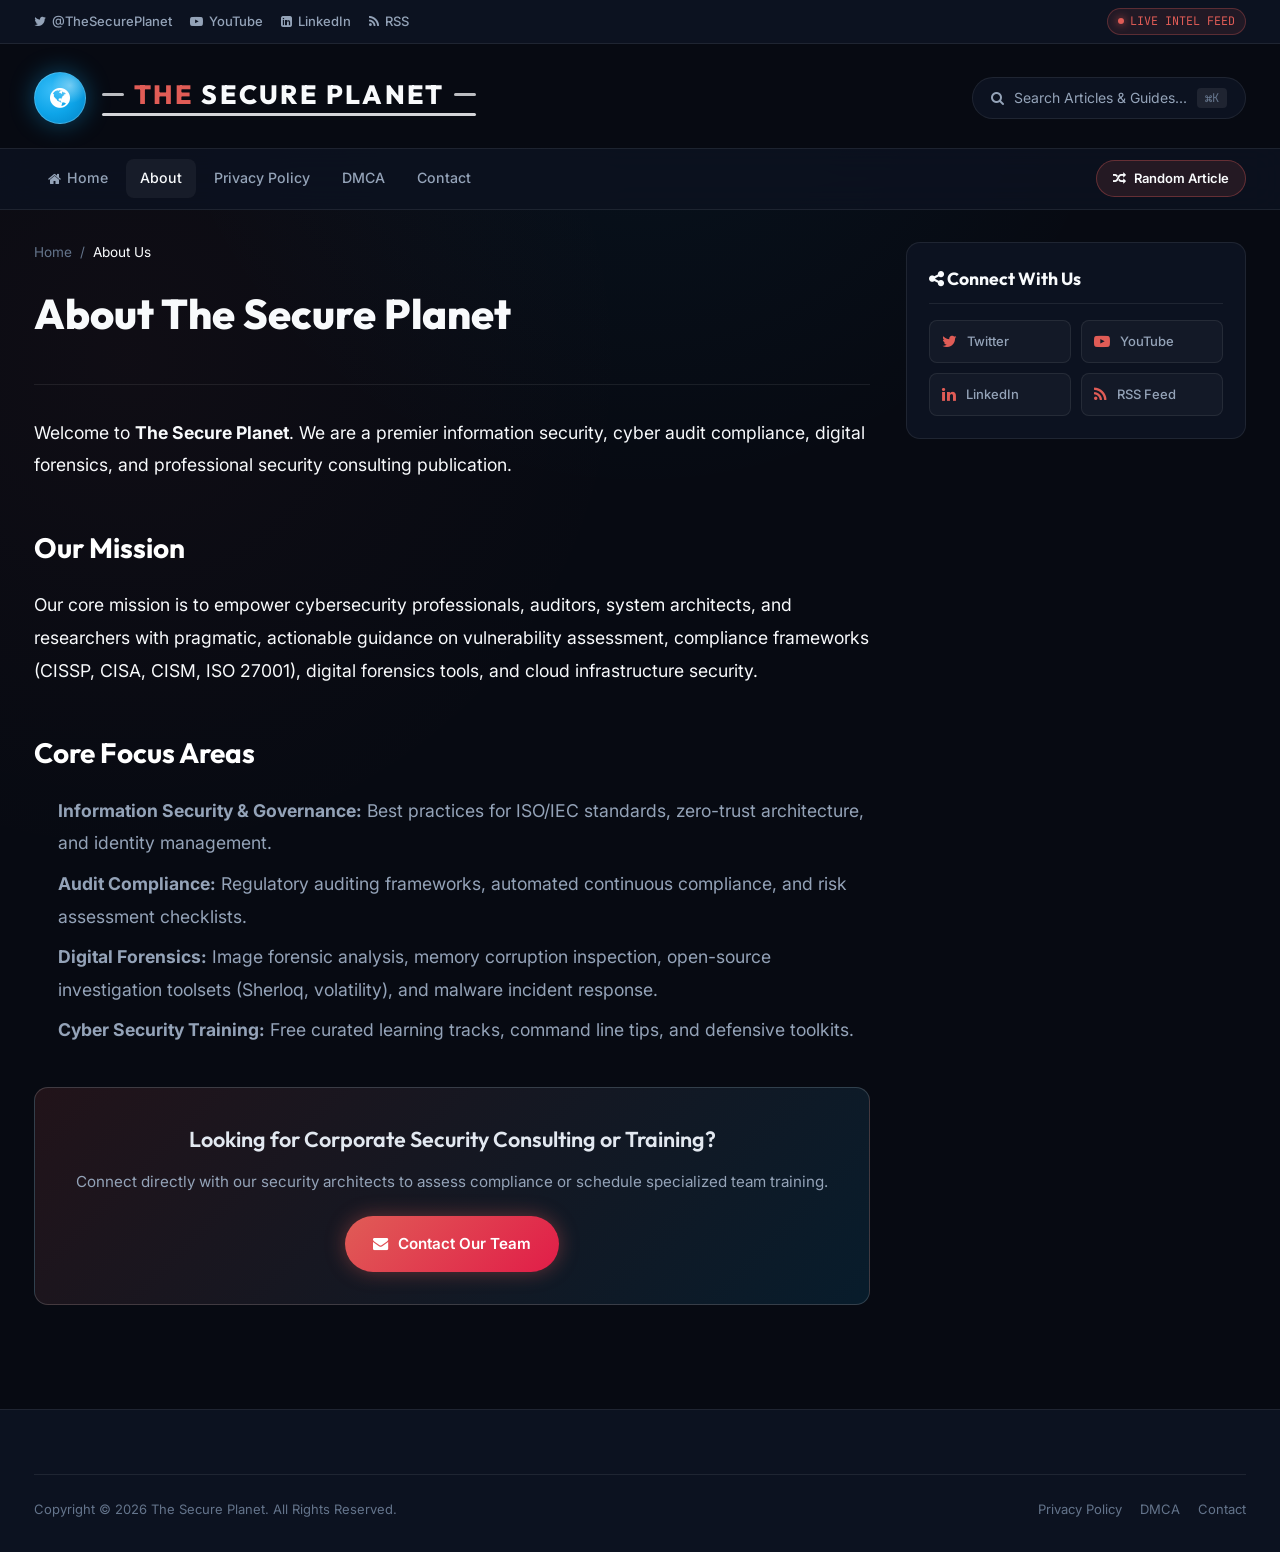
==== commit 87fbccf1: "Align entire website design system around celestial blue globe and signature coral red logo motif" ====
--- a/about.html
+++ b/about.html
@@ -31,13 +31,19 @@
   <!-- SITE HEADER -->
   <header class="site-header">
     <div class="container header-branding">
-      <div class="brand-logo">
-        <a href="index.html" class="logo-shield"><i class="fa fa-shield"></i></a>
-        <div class="brand-text">
-          <h1><a href="index.html">The Secure <span>Planet</span></a></h1>
-          <p class="brand-tagline">Cyber Security • Audit Compliance • Digital Forensics • CISSP • CISA • CISM</p>
+      <a href="index.html" class="logo-component">
+        <div class="logo-emblem" title="The Secure Planet">
+          <i class="fa fa-globe"></i>
         </div>
-      </div>
+        <div class="logo-typography">
+          <div class="logo-title-row">
+            <span class="logo-wing-line"></span>
+            <span class="logo-title"><span class="coral">THE</span> SECURE PLANET</span>
+            <span class="logo-wing-line"></span>
+          </div>
+          <span class="logo-underline"></span>
+        </div>
+      </a>
       <button class="header-search-btn" id="search-trigger">
         <i class="fa fa-search"></i>
         <span>Search Articles & Guides...</span>
--- a/css/styles.css
+++ b/css/styles.css
@@ -1,82 +1,80 @@
 @import url('https://fonts.googleapis.com/css2?family=Inter:wght@300;400;500;600;700&family=JetBrains+Mono:wght@400;500;600&family=Outfit:wght@400;500;600;700;800&display=swap');
 
 /* ==========================================================================
-   THE SECURE PLANET — MODERN CYBERSECURITY DESIGN SYSTEM
+   THE SECURE PLANET — MINIMALISTIC LOGO-ALIGNED DESIGN SYSTEM
+   Theme inspired by the Celestial Sapphire Globe & Signature Coral Accent
    ========================================================================== */
 
 :root {
-  /* Color Tokens - Premium Dark Obsidian & Cyber Emerald Theme */
-  --bg-root: #070B14;
-  --bg-surface: #0E1626;
-  --bg-card: rgba(18, 28, 48, 0.65);
-  --bg-card-hover: rgba(26, 40, 68, 0.85);
-  --bg-elevated: #162238;
-  --bg-glass: rgba(11, 17, 30, 0.82);
-  
-  /* Text Tokens */
-  --text-main: #F3F6FC;
+  /* Core Palette Derived From Brand Logo */
+  --brand-coral: #E05C56;          /* Signature "THE" Coral Red */
+  --brand-coral-hover: #F87171;
+  --brand-coral-glow: rgba(224, 92, 86, 0.22);
+
+  --brand-blue: #0EA5E9;           /* Celestial Planet Sapphire Blue */
+  --brand-blue-hover: #38BDF8;
+  --brand-blue-glow: rgba(14, 165, 233, 0.22);
+
+  /* Deep Obsidian Minimalistic Theme */
+  --bg-root: #070A12;
+  --bg-surface: #0C1220;
+  --bg-card: rgba(16, 24, 42, 0.7);
+  --bg-card-hover: rgba(22, 34, 58, 0.9);
+  --bg-elevated: #131E34;
+  --bg-glass: rgba(12, 18, 32, 0.85);
+
+  /* Typography Colors */
+  --text-main: #F8FAFC;
   --text-secondary: #94A3B8;
   --text-muted: #64748B;
-  --text-accent: #38BDF8;
-  
-  /* Brand & Accents */
-  --accent-primary: #0EA5E9;       /* Electric Cyber Blue */
-  --accent-primary-hover: #38BDF8;
-  --accent-primary-glow: rgba(14, 165, 233, 0.25);
-  
-  --accent-emerald: #10B981;       /* Secure Green */
-  --accent-emerald-glow: rgba(16, 185, 129, 0.22);
-  --accent-purple: #8B5CF6;        /* Forensics Violet */
-  --accent-amber: #F59E0B;         /* Alert Amber */
-  --accent-rose: #F43F5E;          /* Exploit Rose */
-  
-  /* Borders & Shadows */
+  --text-coral: #E05C56;
+
+  /* Crisp Architectural Borders & Shadows */
   --border-subtle: rgba(255, 255, 255, 0.08);
   --border-strong: rgba(255, 255, 255, 0.16);
-  --border-accent: rgba(56, 189, 248, 0.4);
-  
-  --shadow-sm: 0 4px 12px rgba(0, 0, 0, 0.35);
-  --shadow-md: 0 8px 24px rgba(0, 0, 0, 0.45);
-  --shadow-lg: 0 16px 40px rgba(0, 0, 0, 0.6);
-  --shadow-glow: 0 0 25px rgba(14, 165, 233, 0.18);
-  
-  /* Typography */
-  --font-heading: 'Outfit', sans-serif;
-  --font-body: 'Inter', sans-serif;
+  --border-coral: rgba(224, 92, 86, 0.4);
+  --border-blue: rgba(14, 165, 233, 0.4);
+
+  --shadow-sm: 0 4px 14px rgba(0, 0, 0, 0.35);
+  --shadow-md: 0 10px 28px rgba(0, 0, 0, 0.45);
+  --shadow-lg: 0 20px 48px rgba(0, 0, 0, 0.65);
+
+  /* Typography Stacks */
+  --font-heading: 'Outfit', -apple-system, sans-serif;
+  --font-body: 'Inter', -apple-system, sans-serif;
   --font-mono: 'JetBrains Mono', monospace;
-  
-  /* Layout & Transitions */
+
+  /* Radii & Transitions */
   --radius-sm: 8px;
   --radius-md: 14px;
   --radius-lg: 20px;
   --radius-pill: 9999px;
-  
+
   --transition-fast: 0.18s cubic-bezier(0.4, 0, 0.2, 1);
   --transition-normal: 0.28s cubic-bezier(0.4, 0, 0.2, 1);
-  --transition-bounce: 0.4s cubic-bezier(0.34, 1.56, 0.64, 1);
-}
-
-/* Light Theme Support (Optional Toggle) */
+}
+
+/* Optional Light Mode Overrides */
 [data-theme="light"] {
-  --bg-root: #F8FAFC;
+  --bg-root: #FAFBFD;
   --bg-surface: #FFFFFF;
-  --bg-card: rgba(255, 255, 255, 0.85);
+  --bg-card: rgba(255, 255, 255, 0.9);
   --bg-card-hover: #FFFFFF;
   --bg-elevated: #F1F5F9;
-  --bg-glass: rgba(255, 255, 255, 0.88);
-  
+  --bg-glass: rgba(255, 255, 255, 0.9);
+
   --text-main: #0F172A;
   --text-secondary: #475569;
   --text-muted: #64748B;
-  
+
   --border-subtle: rgba(15, 23, 42, 0.08);
-  --border-strong: rgba(15, 23, 42, 0.15);
-  --shadow-sm: 0 4px 12px rgba(15, 23, 42, 0.05);
-  --shadow-md: 0 8px 24px rgba(15, 23, 42, 0.08);
+  --border-strong: rgba(15, 23, 42, 0.16);
+  --shadow-sm: 0 4px 14px rgba(15, 23, 42, 0.05);
+  --shadow-md: 0 10px 28px rgba(15, 23, 42, 0.08);
 }
 
 /* ==========================================================================
-   CSS RESET & BASE
+   BASE STYLING & RESET
    ========================================================================== */
 *, *::before, *::after {
   box-sizing: border-box;
@@ -98,17 +96,16 @@
   min-height: 100vh;
   display: flex;
   flex-direction: column;
-  background-image: 
-    radial-gradient(circle at 15% 10%, rgba(14, 165, 233, 0.07) 0%, transparent 40%),
-    radial-gradient(circle at 85% 30%, rgba(16, 185, 129, 0.06) 0%, transparent 45%),
-    radial-gradient(circle at 50% 85%, rgba(139, 92, 246, 0.05) 0%, transparent 50%);
+  background-image:
+    radial-gradient(circle at 50% 0%, rgba(14, 165, 233, 0.06) 0%, transparent 45%),
+    radial-gradient(circle at 10% 40%, rgba(224, 92, 86, 0.04) 0%, transparent 40%);
   background-attachment: fixed;
 }
 
 a {
   color: inherit;
   text-decoration: none;
-  transition: color var(--transition-fast);
+  transition: all var(--transition-fast);
 }
 
 img {
@@ -132,16 +129,15 @@
   cursor: pointer;
 }
 
-/* Container */
 .container {
   width: 100%;
-  max-width: 1280px;
+  max-width: 1260px;
   margin: 0 auto;
   padding: 0 24px;
 }
 
 /* ==========================================================================
-   TOP BAR & HEADER
+   TOP BAR
    ========================================================================== */
 .top-bar {
   background: var(--bg-surface);
@@ -159,7 +155,7 @@
 .top-social-list {
   display: flex;
   align-items: center;
-  gap: 16px;
+  gap: 18px;
 }
 
 .top-social-list a {
@@ -168,18 +164,11 @@
   align-items: center;
   gap: 6px;
   font-weight: 500;
-  transition: all var(--transition-fast);
 }
 
 .top-social-list a:hover {
-  color: var(--accent-primary-hover);
+  color: var(--brand-blue-hover);
   transform: translateY(-1px);
-}
-
-.top-actions {
-  display: flex;
-  align-items: center;
-  gap: 16px;
 }
 
 .live-status {
@@ -187,31 +176,33 @@
   align-items: center;
   gap: 6px;
   font-family: var(--font-mono);
-  font-size: 0.75rem;
-  color: var(--accent-emerald);
-  background: rgba(16, 185, 129, 0.1);
+  font-size: 0.735rem;
+  color: var(--brand-coral);
+  background: rgba(224, 92, 86, 0.1);
   padding: 3px 10px;
   border-radius: var(--radius-pill);
-  border: 1px solid rgba(16, 185, 129, 0.25);
+  border: 1px solid rgba(224, 92, 86, 0.3);
 }
 
 .live-dot {
   width: 6px;
   height: 6px;
-  background: var(--accent-emerald);
+  background: var(--brand-coral);
   border-radius: 50%;
-  box-shadow: 0 0 8px var(--accent-emerald);
-  animation: pulse-glow 2s infinite;
-}
-
-@keyframes pulse-glow {
+  box-shadow: 0 0 8px var(--brand-coral);
+  animation: pulse-coral 2s infinite;
+}
+
+@keyframes pulse-coral {
   0%, 100% { opacity: 1; transform: scale(1); }
   50% { opacity: 0.4; transform: scale(0.85); }
 }
 
-/* Main Site Header */
+/* ==========================================================================
+   HEADER & LOGO BANNER (Minimalistic Emblem Motif)
+   ========================================================================== */
 .site-header {
-  padding: 24px 0;
+  padding: 28px 0 24px;
   background: var(--bg-root);
 }
 
@@ -221,47 +212,87 @@
   align-items: center;
 }
 
-.brand-logo {
-  display: flex;
-  align-items: center;
-  gap: 14px;
-}
-
-.logo-shield {
-  width: 48px;
-  height: 48px;
-  border-radius: 12px;
-  background: linear-gradient(135deg, var(--accent-primary), var(--accent-emerald));
+/* Logo Component matching the horizontal wings & coral accent */
+.logo-component {
+  display: flex;
+  align-items: center;
+  gap: 16px;
+}
+
+.logo-emblem {
+  position: relative;
+  width: 52px;
+  height: 52px;
+  border-radius: 50%;
+  background: radial-gradient(circle at 35% 35%, #38BDF8, #0EA5E9, #0284C7);
+  box-shadow: 0 0 24px rgba(14, 165, 233, 0.4);
   display: flex;
   align-items: center;
   justify-content: center;
-  font-size: 1.5rem;
   color: #fff;
-  box-shadow: 0 0 20px rgba(14, 165, 233, 0.35);
+  font-size: 1.45rem;
+  overflow: hidden;
+  border: 1.5px solid rgba(255, 255, 255, 0.2);
+}
+
+.logo-emblem::before {
+  content: "";
+  position: absolute;
+  top: 0;
+  left: 0;
+  right: 0;
+  bottom: 0;
+  background:
+    radial-gradient(circle at 70% 25%, rgba(255,255,255,0.4) 0%, transparent 35%);
+}
+
+.logo-typography {
+  display: flex;
+  flex-direction: column;
+}
+
+.logo-title-row {
+  display: flex;
+  align-items: center;
+  gap: 10px;
+}
+
+.logo-wing-line {
+  width: 22px;
+  height: 2.5px;
+  background: var(--text-main);
+  opacity: 0.75;
+  border-radius: 2px;
+}
+
+.logo-title {
+  font-family: var(--font-heading);
+  font-size: 1.65rem;
   font-weight: 800;
-  position: relative;
-}
-
-.brand-text h1 {
-  font-family: var(--font-heading);
-  font-size: 1.75rem;
-  font-weight: 800;
-  letter-spacing: -0.02em;
+  letter-spacing: 0.08em;
+  line-height: 1.1;
   color: var(--text-main);
-  line-height: 1.1;
-}
-
-.brand-text h1 span {
-  background: linear-gradient(90deg, var(--accent-primary-hover), var(--accent-emerald));
-  -webkit-background-clip: text;
-  -webkit-text-fill-color: transparent;
+  text-transform: uppercase;
+}
+
+.logo-title .coral {
+  color: var(--brand-coral);
+}
+
+.logo-underline {
+  height: 2.5px;
+  background: var(--text-main);
+  opacity: 0.85;
+  border-radius: 2px;
+  margin-top: 4px;
+  width: 100%;
 }
 
 .brand-tagline {
-  font-size: 0.8125rem;
-  color: var(--text-secondary);
-  margin-top: 4px;
-  max-width: 580px;
+  font-size: 0.785rem;
+  color: var(--text-secondary);
+  margin-top: 6px;
+  letter-spacing: 0.04em;
 }
 
 .header-search-btn {
@@ -279,9 +310,9 @@
 }
 
 .header-search-btn:hover {
-  border-color: var(--accent-primary);
+  border-color: var(--brand-blue);
   color: var(--text-main);
-  box-shadow: 0 0 15px rgba(14, 165, 233, 0.15);
+  box-shadow: 0 0 16px rgba(14, 165, 233, 0.18);
 }
 
 .search-shortcut {
@@ -294,7 +325,7 @@
 }
 
 /* ==========================================================================
-   NAVIGATION BAR (STICKY & GLASSMORPHIC)
+   GLASSMORPHIC NAVBAR
    ========================================================================== */
 .navbar {
   position: sticky;
@@ -311,7 +342,7 @@
   display: flex;
   justify-content: space-between;
   align-items: center;
-  height: 64px;
+  height: 60px;
 }
 
 .nav-links {
@@ -330,7 +361,7 @@
   gap: 6px;
   padding: 8px 14px;
   font-weight: 500;
-  font-size: 0.9rem;
+  font-size: 0.885rem;
   color: var(--text-secondary);
   border-radius: var(--radius-sm);
   transition: all var(--transition-fast);
@@ -342,7 +373,7 @@
 }
 
 .nav-link.active-home {
-  color: var(--accent-primary-hover);
+  color: var(--brand-coral);
 }
 
 /* Dropdown */
@@ -377,16 +408,15 @@
   border-radius: var(--radius-sm);
   color: var(--text-secondary);
   font-size: 0.875rem;
-  transition: all var(--transition-fast);
 }
 
 .dropdown-link:hover {
-  background: rgba(14, 165, 233, 0.1);
-  color: var(--accent-primary-hover);
+  background: rgba(224, 92, 86, 0.1);
+  color: var(--brand-coral);
   padding-left: 16px;
 }
 
-/* Nav Right Tools */
+/* Right Nav Actions */
 .nav-tools {
   display: flex;
   align-items: center;
@@ -397,25 +427,23 @@
   display: flex;
   align-items: center;
   gap: 8px;
-  padding: 8px 16px;
-  background: linear-gradient(135deg, rgba(14, 165, 233, 0.15), rgba(16, 185, 129, 0.15));
-  border: 1px solid rgba(14, 165, 233, 0.3);
+  padding: 7px 16px;
+  background: rgba(224, 92, 86, 0.12);
+  border: 1px solid rgba(224, 92, 86, 0.35);
   border-radius: var(--radius-pill);
   color: var(--text-main);
-  font-size: 0.825rem;
+  font-size: 0.8125rem;
   font-weight: 600;
-  transition: all var(--transition-normal);
 }
 
 .random-post-btn:hover {
-  background: linear-gradient(135deg, var(--accent-primary), var(--accent-emerald));
-  border-color: transparent;
+  background: var(--brand-coral);
+  border-color: var(--brand-coral);
   color: #fff;
-  box-shadow: 0 0 16px rgba(14, 165, 233, 0.35);
+  box-shadow: 0 0 16px rgba(224, 92, 86, 0.4);
   transform: translateY(-1px);
 }
 
-/* Mobile Nav Toggle */
 .mobile-nav-toggle {
   display: none;
   font-size: 1.4rem;
@@ -427,7 +455,7 @@
    BREAKING NEWS TICKER
    ========================================================================== */
 .news-ticker-bar {
-  background: rgba(14, 22, 38, 0.8);
+  background: rgba(12, 18, 32, 0.8);
   border-bottom: 1px solid var(--border-subtle);
   padding: 10px 0;
 }
@@ -443,9 +471,9 @@
   display: flex;
   align-items: center;
   gap: 6px;
-  background: var(--accent-primary);
+  background: var(--brand-coral);
   color: #fff;
-  font-size: 0.75rem;
+  font-size: 0.725rem;
   font-weight: 700;
   padding: 4px 10px;
   border-radius: 4px;
@@ -492,7 +520,7 @@
 }
 
 .ticker-item a:hover {
-  color: var(--accent-primary-hover);
+  color: var(--brand-coral);
 }
 
 /* ==========================================================================
@@ -508,7 +536,6 @@
   gap: 24px;
 }
 
-/* Hero Spotlight Card */
 .hero-main-card {
   position: relative;
   border-radius: var(--radius-lg);
@@ -551,7 +578,7 @@
   left: 0;
   width: 100%;
   height: 100%;
-  background: linear-gradient(180deg, rgba(7, 11, 20, 0.1) 0%, rgba(7, 11, 20, 0.88) 60%, rgba(7, 11, 20, 0.98) 100%);
+  background: linear-gradient(180deg, rgba(7, 10, 18, 0.15) 0%, rgba(7, 10, 18, 0.88) 60%, rgba(7, 10, 18, 0.98) 100%);
   z-index: 2;
 }
 
@@ -564,20 +591,20 @@
   display: inline-flex;
   align-items: center;
   gap: 6px;
-  font-size: 0.75rem;
+  font-size: 0.735rem;
   font-weight: 600;
   text-transform: uppercase;
-  letter-spacing: 0.05em;
+  letter-spacing: 0.06em;
   padding: 4px 12px;
   border-radius: var(--radius-pill);
   margin-bottom: 14px;
 }
 
-.cat-badge.tech-tips { background: rgba(16, 185, 129, 0.2); color: #34D399; border: 1px solid rgba(16, 185, 129, 0.35); }
-.cat-badge.science { background: rgba(14, 165, 233, 0.2); color: #38BDF8; border: 1px solid rgba(14, 165, 233, 0.35); }
-.cat-badge.forensics { background: rgba(139, 92, 246, 0.2); color: #A78BFA; border: 1px solid rgba(139, 92, 246, 0.35); }
-.cat-badge.infosec { background: rgba(245, 158, 11, 0.2); color: #FBBF24; border: 1px solid rgba(245, 158, 11, 0.35); }
-.cat-badge.cybersec { background: rgba(244, 63, 94, 0.2); color: #FB7185; border: 1px solid rgba(244, 63, 94, 0.35); }
+.cat-badge.tech-tips { background: rgba(224, 92, 86, 0.18); color: #F87171; border: 1px solid rgba(224, 92, 86, 0.35); }
+.cat-badge.science { background: rgba(14, 165, 233, 0.18); color: #38BDF8; border: 1px solid rgba(14, 165, 233, 0.35); }
+.cat-badge.forensics { background: rgba(139, 92, 246, 0.18); color: #A78BFA; border: 1px solid rgba(139, 92, 246, 0.35); }
+.cat-badge.infosec { background: rgba(16, 185, 129, 0.18); color: #34D399; border: 1px solid rgba(16, 185, 129, 0.35); }
+.cat-badge.cybersec { background: rgba(245, 158, 11, 0.18); color: #FBBF24; border: 1px solid rgba(245, 158, 11, 0.35); }
 
 .hero-title {
   font-family: var(--font-heading);
@@ -589,7 +616,7 @@
 }
 
 .hero-title a:hover {
-  color: var(--accent-primary-hover);
+  color: var(--brand-coral);
 }
 
 .hero-summary {
@@ -623,10 +650,10 @@
   width: 26px;
   height: 26px;
   border-radius: 50%;
-  border: 1px solid var(--accent-primary);
-}
-
-/* Hero Side Grid */
+  border: 1px solid var(--brand-coral);
+}
+
+/* Side Featured Grid */
 .hero-side-grid {
   display: flex;
   flex-direction: column;
@@ -657,7 +684,6 @@
   border-radius: var(--radius-sm);
   overflow: hidden;
   flex-shrink: 0;
-  position: relative;
 }
 
 .side-thumb img {
@@ -679,11 +705,11 @@
 }
 
 .side-title a:hover {
-  color: var(--accent-primary-hover);
+  color: var(--brand-coral);
 }
 
 /* ==========================================================================
-   TRENDING CATEGORY FILTERS & MAIN CONTENT
+   MAIN SECTION & FILTER PILLS
    ========================================================================== */
 .main-content-area {
   padding: 32px 0 64px;
@@ -706,7 +732,7 @@
 
 .section-heading {
   font-family: var(--font-heading);
-  font-size: 1.5rem;
+  font-size: 1.45rem;
   font-weight: 700;
   display: flex;
   align-items: center;
@@ -714,7 +740,7 @@
 }
 
 .section-heading i {
-  color: var(--accent-primary);
+  color: var(--brand-coral);
 }
 
 /* Filter Pills */
@@ -732,18 +758,18 @@
   background: var(--bg-surface);
   border: 1px solid var(--border-subtle);
   color: var(--text-secondary);
+  cursor: pointer;
   transition: all var(--transition-fast);
-  cursor: pointer;
 }
 
 .filter-pill:hover, .filter-pill.active {
-  background: var(--accent-primary);
+  background: var(--brand-coral);
   color: #fff;
-  border-color: var(--accent-primary);
-  box-shadow: 0 0 12px rgba(14, 165, 233, 0.35);
-}
-
-/* Articles Feed List */
+  border-color: var(--brand-coral);
+  box-shadow: 0 0 14px rgba(224, 92, 86, 0.35);
+}
+
+/* Article Feed Cards */
 .articles-feed {
   display: flex;
   flex-direction: column;
@@ -808,7 +834,7 @@
 }
 
 .article-title a:hover {
-  color: var(--accent-primary-hover);
+  color: var(--brand-coral);
 }
 
 .article-excerpt {
@@ -836,8 +862,7 @@
   gap: 6px;
   font-size: 0.875rem;
   font-weight: 600;
-  color: var(--accent-primary-hover);
-  transition: gap var(--transition-fast);
+  color: var(--brand-coral);
 }
 
 .read-more-link:hover {
@@ -872,7 +897,6 @@
   justify-content: space-between;
 }
 
-/* Social Grid Widget */
 .social-grid {
   display: grid;
   grid-template-columns: 1fr 1fr;
@@ -890,21 +914,20 @@
   font-size: 0.8125rem;
   font-weight: 500;
   color: var(--text-secondary);
-  transition: all var(--transition-fast);
 }
 
 .social-tile:hover {
   color: var(--text-main);
-  background: rgba(14, 165, 233, 0.12);
-  border-color: var(--accent-primary);
+  background: rgba(224, 92, 86, 0.12);
+  border-color: var(--brand-coral);
 }
 
 .social-tile i {
   font-size: 1rem;
-  color: var(--accent-primary);
-}
-
-/* Popular Posts Feed */
+  color: var(--brand-coral);
+}
+
+/* Popular Feed */
 .popular-list {
   display: flex;
   flex-direction: column;
@@ -917,7 +940,6 @@
   align-items: center;
   padding: 8px;
   border-radius: var(--radius-sm);
-  transition: background var(--transition-fast);
 }
 
 .popular-item:hover {
@@ -928,8 +950,8 @@
   font-family: var(--font-mono);
   font-size: 1rem;
   font-weight: 700;
-  color: var(--accent-primary);
-  opacity: 0.6;
+  color: var(--brand-coral);
+  opacity: 0.75;
   width: 22px;
 }
 
@@ -954,10 +976,9 @@
 }
 
 .popular-title a:hover {
-  color: var(--accent-primary-hover);
-}
-
-/* Categories Cloud */
+  color: var(--brand-coral);
+}
+
 .categories-cloud {
   display: flex;
   flex-wrap: wrap;
@@ -974,17 +995,16 @@
   border-radius: var(--radius-pill);
   font-size: 0.785rem;
   color: var(--text-secondary);
-  transition: all var(--transition-fast);
 }
 
 .category-tag:hover {
-  background: var(--accent-primary);
+  background: var(--brand-coral);
   color: #fff;
-  border-color: var(--accent-primary);
+  border-color: var(--brand-coral);
 }
 
 /* ==========================================================================
-   ARTICLE POST PAGE SPECIFICS
+   POST PAGE SPECIFICS
    ========================================================================== */
 .post-container {
   max-width: 900px;
@@ -1001,12 +1021,8 @@
   margin-bottom: 24px;
 }
 
-.breadcrumb a {
-  color: var(--text-secondary);
-}
-
 .breadcrumb a:hover {
-  color: var(--accent-primary-hover);
+  color: var(--brand-coral);
 }
 
 .post-header-main {
@@ -1042,13 +1058,12 @@
   width: 44px;
   height: 44px;
   border-radius: 50%;
-  border: 2px solid var(--accent-primary);
+  border: 2px solid var(--brand-coral);
 }
 
 .author-names h4 {
   font-size: 0.95rem;
   font-weight: 600;
-  color: var(--text-main);
 }
 
 .author-names span {
@@ -1056,7 +1071,6 @@
   color: var(--text-muted);
 }
 
-/* Post Content Typography */
 .post-body {
   font-size: 1.1rem;
   line-height: 1.85;
@@ -1100,9 +1114,8 @@
   box-shadow: var(--shadow-md);
 }
 
-/* Callout Box / Download CTA */
 .download-cta-box {
-  background: linear-gradient(135deg, rgba(14, 165, 233, 0.1), rgba(16, 185, 129, 0.1));
+  background: linear-gradient(135deg, rgba(224, 92, 86, 0.12), rgba(14, 165, 233, 0.12));
   border: 1px solid var(--border-strong);
   border-radius: var(--radius-md);
   padding: 32px;
@@ -1125,22 +1138,21 @@
   display: inline-flex;
   align-items: center;
   gap: 10px;
-  background: linear-gradient(135deg, var(--accent-primary), var(--accent-emerald));
+  background: linear-gradient(135deg, var(--brand-coral), #E11D48);
   color: #fff;
   font-weight: 600;
   font-size: 0.95rem;
   padding: 14px 28px;
   border-radius: var(--radius-pill);
-  box-shadow: 0 0 20px rgba(14, 165, 233, 0.35);
+  box-shadow: 0 0 20px rgba(224, 92, 86, 0.4);
   transition: all var(--transition-normal);
 }
 
 .btn-primary:hover {
   transform: translateY(-2px);
-  box-shadow: 0 0 30px rgba(16, 185, 129, 0.5);
-}
-
-/* Code Snippet / Commands */
+  box-shadow: 0 0 28px rgba(224, 92, 86, 0.6);
+}
+
 .code-block {
   background: #060911;
   border: 1px solid var(--border-subtle);
@@ -1149,12 +1161,10 @@
   margin: 20px 0;
   font-family: var(--font-mono);
   font-size: 0.9rem;
-  color: #38BDF8;
+  color: var(--brand-blue-hover);
   overflow-x: auto;
-  position: relative;
-}
-
-/* Post Footer & Share */
+}
+
 .post-share-bar {
   display: flex;
   align-items: center;
@@ -1180,16 +1190,14 @@
   align-items: center;
   justify-content: center;
   color: var(--text-secondary);
-  transition: all var(--transition-fast);
 }
 
 .share-btn:hover {
-  background: var(--accent-primary);
+  background: var(--brand-coral);
   color: #fff;
-  border-color: var(--accent-primary);
-}
-
-/* Comments Tabs */
+  border-color: var(--brand-coral);
+}
+
 .comment-section {
   margin-top: 48px;
 }
@@ -1209,11 +1217,10 @@
   font-size: 0.875rem;
   color: var(--text-secondary);
   background: rgba(255, 255, 255, 0.04);
-  transition: all var(--transition-fast);
 }
 
 .comment-tab-btn.active, .comment-tab-btn:hover {
-  background: var(--accent-primary);
+  background: var(--brand-coral);
   color: #fff;
 }
 
@@ -1257,10 +1264,9 @@
 }
 
 .footer-links a:hover {
-  color: var(--accent-primary-hover);
-}
-
-/* Newsletter Box */
+  color: var(--brand-coral);
+}
+
 .newsletter-form {
   display: flex;
   flex-direction: column;
@@ -1278,7 +1284,7 @@
 }
 
 .newsletter-input:focus {
-  border-color: var(--accent-primary);
+  border-color: var(--brand-coral);
 }
 
 .footer-bottom {
@@ -1291,17 +1297,15 @@
   color: var(--text-muted);
 }
 
-/* ==========================================================================
-   SEARCH OVERLAY MODAL
-   ========================================================================== */
+/* Search Modal */
 .search-modal {
   position: fixed;
   top: 0;
   left: 0;
   width: 100%;
   height: 100%;
-  background: rgba(7, 11, 20, 0.85);
-  backdrop-filter: blur(12px);
+  background: rgba(7, 10, 18, 0.88);
+  backdrop-filter: blur(14px);
   z-index: 2000;
   display: flex;
   align-items: flex-start;
@@ -1352,33 +1356,16 @@
   padding: 6px;
 }
 
-/* Responsive Rules */
 @media (max-width: 1024px) {
-  .hero-grid {
-    grid-template-columns: 1fr;
-  }
-  .layout-grid {
-    grid-template-columns: 1fr;
-  }
-  .footer-grid {
-    grid-template-columns: 1fr 1fr;
-  }
+  .hero-grid { grid-template-columns: 1fr; }
+  .layout-grid { grid-template-columns: 1fr; }
+  .footer-grid { grid-template-columns: 1fr 1fr; }
 }
 
 @media (max-width: 768px) {
-  .nav-links {
-    display: none;
-  }
-  .mobile-nav-toggle {
-    display: block;
-  }
-  .article-card {
-    grid-template-columns: 1fr;
-  }
-  .article-thumb {
-    height: 200px;
-  }
-  .footer-grid {
-    grid-template-columns: 1fr;
-  }
-}
+  .nav-links { display: none; }
+  .mobile-nav-toggle { display: block; }
+  .article-card { grid-template-columns: 1fr; }
+  .article-thumb { height: 200px; }
+  .footer-grid { grid-template-columns: 1fr; }
+}
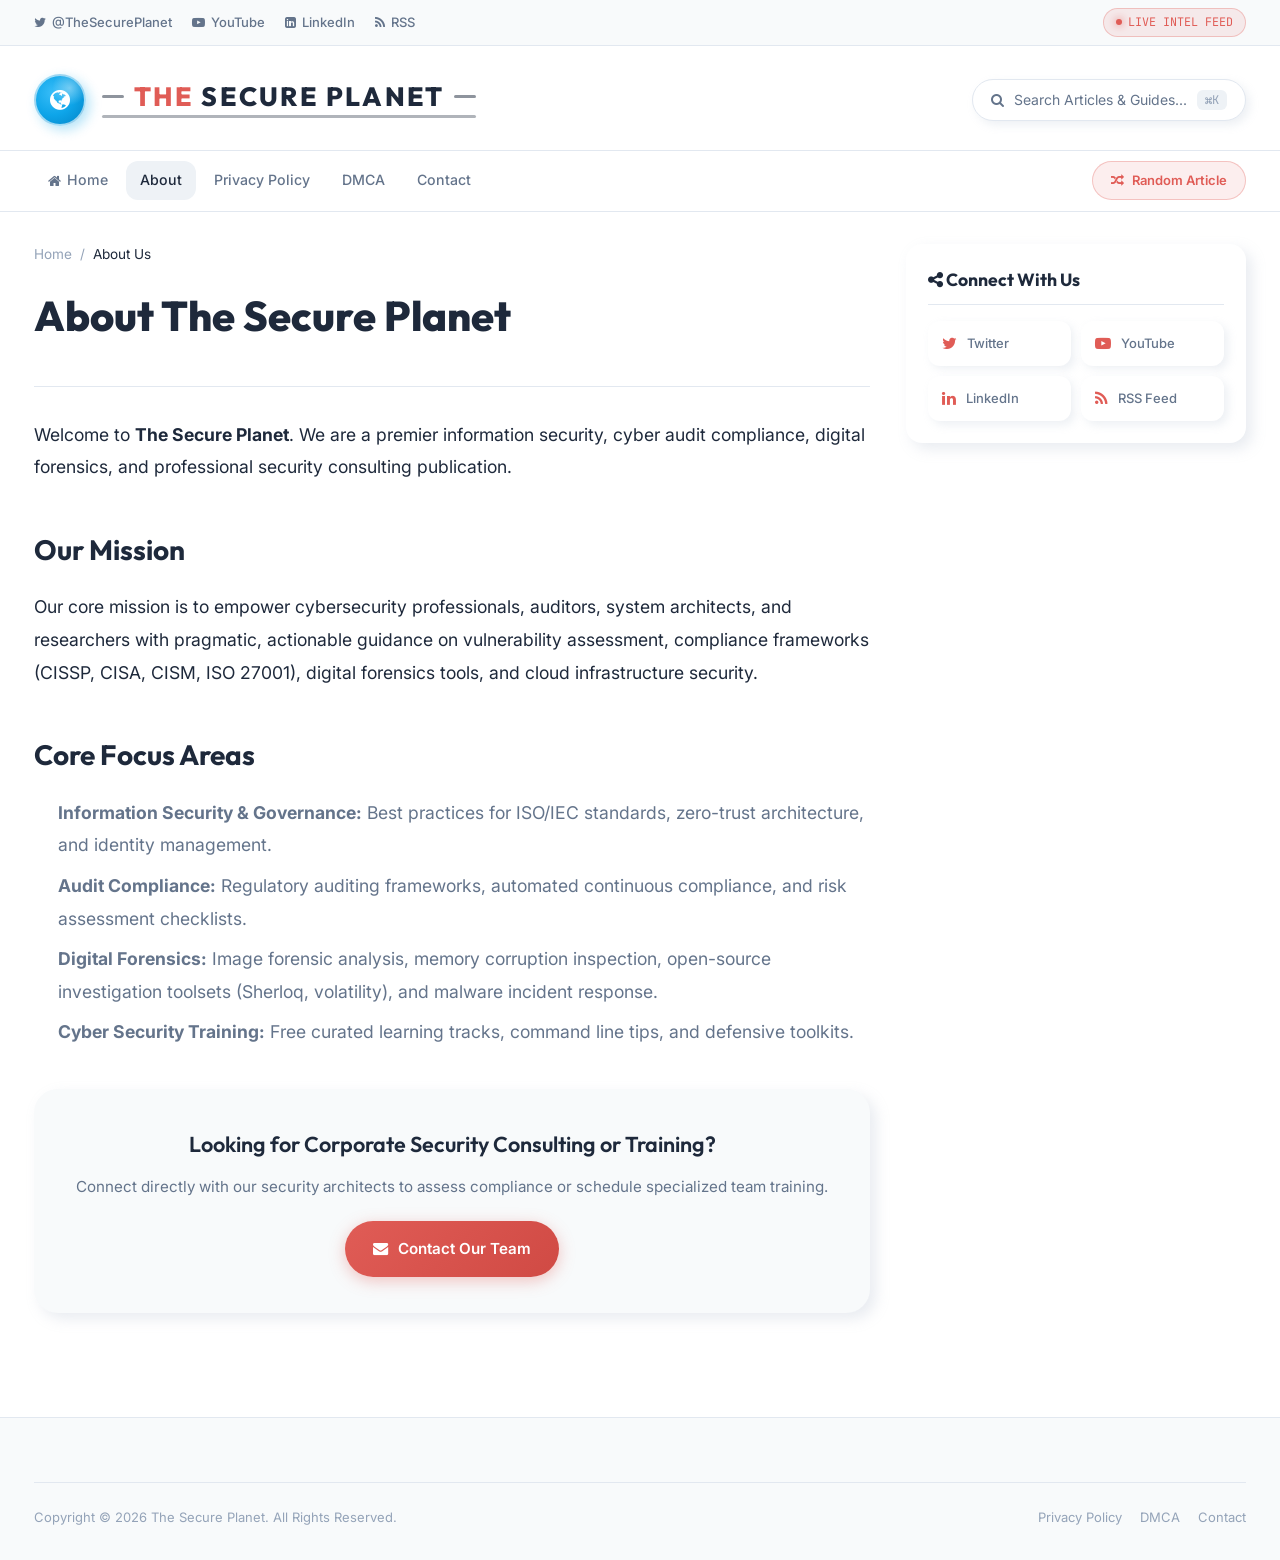
==== commit ba4630ba: "Bust browser cache by versioning CSS link to force immediate update of image zoom" ====
--- a/about.html
+++ b/about.html
@@ -6,7 +6,7 @@
   <title>About Us — The Secure Planet</title>
   <link rel="icon" href="https://www.thesecureplanet.com/favicon.ico" />
   <link rel="stylesheet" href="https://maxcdn.bootstrapcdn.com/font-awesome/4.7.0/css/font-awesome.min.css" />
-  <link rel="stylesheet" href="css/styles.css" />
+  <link rel="stylesheet" href="css/styles.css?v=2" />
 </head>
 <body>
 
@@ -64,6 +64,9 @@
       </ul>
       <div class="nav-tools">
         <a href="post.html" class="random-post-btn"><i class="fa fa-random"></i> Random Article</a>
+        <button class="mobile-nav-toggle" aria-label="Toggle Menu">
+          <i class="fa fa-bars"></i>
+        </button>
       </div>
     </div>
   </nav>
--- a/css/styles.css
+++ b/css/styles.css
@@ -1,80 +1,69 @@
 @import url('https://fonts.googleapis.com/css2?family=Inter:wght@300;400;500;600;700&family=JetBrains+Mono:wght@400;500;600&family=Outfit:wght@400;500;600;700;800&display=swap');
 
 /* ==========================================================================
-   THE SECURE PLANET — MINIMALISTIC LOGO-ALIGNED DESIGN SYSTEM
-   Theme inspired by the Celestial Sapphire Globe & Signature Coral Accent
+   THE SECURE PLANET — NEOMORPHISM + BENTO GRID DESIGN SYSTEM
+   Pure White Background · Soft UI · Celestial Blue + Coral Red Accents
    ========================================================================== */
 
 :root {
-  /* Core Palette Derived From Brand Logo */
-  --brand-coral: #E05C56;          /* Signature "THE" Coral Red */
-  --brand-coral-hover: #F87171;
-  --brand-coral-glow: rgba(224, 92, 86, 0.22);
-
-  --brand-blue: #0EA5E9;           /* Celestial Planet Sapphire Blue */
-  --brand-blue-hover: #38BDF8;
-  --brand-blue-glow: rgba(14, 165, 233, 0.22);
-
-  /* Deep Obsidian Minimalistic Theme */
-  --bg-root: #070A12;
-  --bg-surface: #0C1220;
-  --bg-card: rgba(16, 24, 42, 0.7);
-  --bg-card-hover: rgba(22, 34, 58, 0.9);
-  --bg-elevated: #131E34;
-  --bg-glass: rgba(12, 18, 32, 0.85);
-
-  /* Typography Colors */
-  --text-main: #F8FAFC;
-  --text-secondary: #94A3B8;
-  --text-muted: #64748B;
+  /* Pure White Neomorphic Palette */
+  --bg-root: #FFFFFF;
+  --bg-surface: #F8FAFB;
+  --bg-card: #FFFFFF;
+  --bg-card-hover: #FFFFFF;
+  --bg-elevated: #F1F5F9;
+  --bg-inset: #EEF2F6;
+  --bg-glass: rgba(255, 255, 255, 0.92);
+
+  /* Brand Accents — Unchanged */
+  --brand-coral: #E05C56;
+  --brand-coral-hover: #D04A44;
+  --brand-coral-soft: rgba(224, 92, 86, 0.10);
+  --brand-coral-glow: rgba(224, 92, 86, 0.18);
+
+  --brand-blue: #0EA5E9;
+  --brand-blue-hover: #0284C7;
+  --brand-blue-soft: rgba(14, 165, 233, 0.10);
+  --brand-blue-glow: rgba(14, 165, 233, 0.18);
+
+  /* Typography */
+  --text-main: #1E293B;
+  --text-secondary: #64748B;
+  --text-muted: #94A3B8;
   --text-coral: #E05C56;
 
-  /* Crisp Architectural Borders & Shadows */
-  --border-subtle: rgba(255, 255, 255, 0.08);
-  --border-strong: rgba(255, 255, 255, 0.16);
-  --border-coral: rgba(224, 92, 86, 0.4);
-  --border-blue: rgba(14, 165, 233, 0.4);
-
-  --shadow-sm: 0 4px 14px rgba(0, 0, 0, 0.35);
-  --shadow-md: 0 10px 28px rgba(0, 0, 0, 0.45);
-  --shadow-lg: 0 20px 48px rgba(0, 0, 0, 0.65);
+  /* Neomorphic Shadows */
+  --neo-shadow: 6px 6px 14px rgba(166, 180, 200, 0.25), -6px -6px 14px rgba(255, 255, 255, 0.85);
+  --neo-shadow-sm: 4px 4px 10px rgba(166, 180, 200, 0.2), -4px -4px 10px rgba(255, 255, 255, 0.8);
+  --neo-shadow-lg: 10px 10px 24px rgba(166, 180, 200, 0.3), -10px -10px 24px rgba(255, 255, 255, 0.9);
+  --neo-shadow-hover: 8px 8px 18px rgba(166, 180, 200, 0.35), -8px -8px 18px rgba(255, 255, 255, 0.95);
+  --neo-inset: inset 3px 3px 8px rgba(166, 180, 200, 0.2), inset -3px -3px 8px rgba(255, 255, 255, 0.7);
+  --neo-flat: 0 1px 3px rgba(0, 0, 0, 0.04);
+
+  /* Borders */
+  --border-subtle: #E2E8F0;
+  --border-strong: #CBD5E1;
+  --border-coral: rgba(224, 92, 86, 0.3);
+  --border-blue: rgba(14, 165, 233, 0.3);
 
   /* Typography Stacks */
   --font-heading: 'Outfit', -apple-system, sans-serif;
   --font-body: 'Inter', -apple-system, sans-serif;
   --font-mono: 'JetBrains Mono', monospace;
 
-  /* Radii & Transitions */
-  --radius-sm: 8px;
-  --radius-md: 14px;
-  --radius-lg: 20px;
+  /* Radii */
+  --radius-sm: 12px;
+  --radius-md: 16px;
+  --radius-lg: 24px;
   --radius-pill: 9999px;
 
+  /* Transitions */
   --transition-fast: 0.18s cubic-bezier(0.4, 0, 0.2, 1);
-  --transition-normal: 0.28s cubic-bezier(0.4, 0, 0.2, 1);
-}
-
-/* Optional Light Mode Overrides */
-[data-theme="light"] {
-  --bg-root: #FAFBFD;
-  --bg-surface: #FFFFFF;
-  --bg-card: rgba(255, 255, 255, 0.9);
-  --bg-card-hover: #FFFFFF;
-  --bg-elevated: #F1F5F9;
-  --bg-glass: rgba(255, 255, 255, 0.9);
-
-  --text-main: #0F172A;
-  --text-secondary: #475569;
-  --text-muted: #64748B;
-
-  --border-subtle: rgba(15, 23, 42, 0.08);
-  --border-strong: rgba(15, 23, 42, 0.16);
-  --shadow-sm: 0 4px 14px rgba(15, 23, 42, 0.05);
-  --shadow-md: 0 10px 28px rgba(15, 23, 42, 0.08);
+  --transition-normal: 0.3s cubic-bezier(0.4, 0, 0.2, 1);
 }
 
 /* ==========================================================================
-   BASE STYLING & RESET
+   BASE RESET
    ========================================================================== */
 *, *::before, *::after {
   box-sizing: border-box;
@@ -96,10 +85,6 @@
   min-height: 100vh;
   display: flex;
   flex-direction: column;
-  background-image:
-    radial-gradient(circle at 50% 0%, rgba(14, 165, 233, 0.06) 0%, transparent 45%),
-    radial-gradient(circle at 10% 40%, rgba(224, 92, 86, 0.04) 0%, transparent 40%);
-  background-attachment: fixed;
 }
 
 a {
@@ -114,9 +99,7 @@
   display: block;
 }
 
-ul {
-  list-style: none;
-}
+ul { list-style: none; }
 
 button, input, textarea {
   font-family: inherit;
@@ -125,9 +108,7 @@
   background: none;
 }
 
-button {
-  cursor: pointer;
-}
+button { cursor: pointer; }
 
 .container {
   width: 100%;
@@ -155,7 +136,7 @@
 .top-social-list {
   display: flex;
   align-items: center;
-  gap: 18px;
+  gap: 20px;
 }
 
 .top-social-list a {
@@ -167,7 +148,7 @@
 }
 
 .top-social-list a:hover {
-  color: var(--brand-blue-hover);
+  color: var(--brand-blue);
   transform: translateY(-1px);
 }
 
@@ -178,10 +159,10 @@
   font-family: var(--font-mono);
   font-size: 0.735rem;
   color: var(--brand-coral);
-  background: rgba(224, 92, 86, 0.1);
-  padding: 3px 10px;
+  background: var(--brand-coral-soft);
+  padding: 4px 12px;
   border-radius: var(--radius-pill);
-  border: 1px solid rgba(224, 92, 86, 0.3);
+  border: 1px solid var(--border-coral);
 }
 
 .live-dot {
@@ -199,7 +180,7 @@
 }
 
 /* ==========================================================================
-   HEADER & LOGO BANNER (Minimalistic Emblem Motif)
+   HEADER & LOGO
    ========================================================================== */
 .site-header {
   padding: 28px 0 24px;
@@ -212,7 +193,6 @@
   align-items: center;
 }
 
-/* Logo Component matching the horizontal wings & coral accent */
 .logo-component {
   display: flex;
   align-items: center;
@@ -225,25 +205,21 @@
   height: 52px;
   border-radius: 50%;
   background: radial-gradient(circle at 35% 35%, #38BDF8, #0EA5E9, #0284C7);
-  box-shadow: 0 0 24px rgba(14, 165, 233, 0.4);
+  box-shadow: 4px 4px 12px rgba(14, 165, 233, 0.3), -4px -4px 12px rgba(255, 255, 255, 0.8);
   display: flex;
   align-items: center;
   justify-content: center;
   color: #fff;
   font-size: 1.45rem;
   overflow: hidden;
-  border: 1.5px solid rgba(255, 255, 255, 0.2);
+  border: 2px solid rgba(255, 255, 255, 0.6);
 }
 
 .logo-emblem::before {
   content: "";
   position: absolute;
-  top: 0;
-  left: 0;
-  right: 0;
-  bottom: 0;
-  background:
-    radial-gradient(circle at 70% 25%, rgba(255,255,255,0.4) 0%, transparent 35%);
+  top: 0; left: 0; right: 0; bottom: 0;
+  background: radial-gradient(circle at 70% 25%, rgba(255,255,255,0.4) 0%, transparent 35%);
 }
 
 .logo-typography {
@@ -261,7 +237,7 @@
   width: 22px;
   height: 2.5px;
   background: var(--text-main);
-  opacity: 0.75;
+  opacity: 0.5;
   border-radius: 2px;
 }
 
@@ -282,7 +258,7 @@
 .logo-underline {
   height: 2.5px;
   background: var(--text-main);
-  opacity: 0.85;
+  opacity: 0.35;
   border-radius: 2px;
   margin-top: 4px;
   width: 100%;
@@ -299,12 +275,13 @@
   display: flex;
   align-items: center;
   gap: 10px;
-  background: var(--bg-surface);
+  background: var(--bg-root);
   border: 1px solid var(--border-subtle);
   color: var(--text-secondary);
   padding: 10px 18px;
   border-radius: var(--radius-pill);
   font-size: 0.875rem;
+  box-shadow: var(--neo-shadow-sm);
   transition: all var(--transition-normal);
   cursor: pointer;
 }
@@ -312,20 +289,20 @@
 .header-search-btn:hover {
   border-color: var(--brand-blue);
   color: var(--text-main);
-  box-shadow: 0 0 16px rgba(14, 165, 233, 0.18);
+  box-shadow: var(--neo-shadow-hover);
 }
 
 .search-shortcut {
   font-family: var(--font-mono);
   font-size: 0.75rem;
-  background: rgba(255, 255, 255, 0.08);
+  background: var(--bg-inset);
   padding: 2px 8px;
-  border-radius: 4px;
+  border-radius: 6px;
   color: var(--text-muted);
 }
 
 /* ==========================================================================
-   GLASSMORPHIC NAVBAR
+   NEOMORPHIC STICKY NAVBAR
    ========================================================================== */
 .navbar {
   position: sticky;
@@ -367,9 +344,10 @@
   transition: all var(--transition-fast);
 }
 
-.nav-link:hover, .nav-item.active .nav-link {
-  color: var(--text-main);
-  background: rgba(255, 255, 255, 0.05);
+.nav-link:hover,
+.nav-item.active .nav-link {
+  color: var(--text-main);
+  background: var(--bg-inset);
 }
 
 .nav-link.active-home {
@@ -382,11 +360,11 @@
   top: calc(100% + 8px);
   left: 0;
   min-width: 240px;
-  background: var(--bg-surface);
-  border: 1px solid var(--border-strong);
+  background: var(--bg-root);
+  border: 1px solid var(--border-subtle);
   border-radius: var(--radius-md);
   padding: 8px;
-  box-shadow: var(--shadow-lg);
+  box-shadow: var(--neo-shadow-lg);
   opacity: 0;
   visibility: hidden;
   transform: translateY(-8px);
@@ -411,12 +389,12 @@
 }
 
 .dropdown-link:hover {
-  background: rgba(224, 92, 86, 0.1);
+  background: var(--brand-coral-soft);
   color: var(--brand-coral);
   padding-left: 16px;
 }
 
-/* Right Nav Actions */
+/* Nav Right Actions */
 .nav-tools {
   display: flex;
   align-items: center;
@@ -427,20 +405,21 @@
   display: flex;
   align-items: center;
   gap: 8px;
-  padding: 7px 16px;
-  background: rgba(224, 92, 86, 0.12);
-  border: 1px solid rgba(224, 92, 86, 0.35);
+  padding: 8px 18px;
+  background: var(--brand-coral-soft);
+  border: 1px solid var(--border-coral);
   border-radius: var(--radius-pill);
-  color: var(--text-main);
+  color: var(--brand-coral);
   font-size: 0.8125rem;
   font-weight: 600;
+  transition: all var(--transition-normal);
 }
 
 .random-post-btn:hover {
   background: var(--brand-coral);
   border-color: var(--brand-coral);
   color: #fff;
-  box-shadow: 0 0 16px rgba(224, 92, 86, 0.4);
+  box-shadow: 0 4px 16px rgba(224, 92, 86, 0.3);
   transform: translateY(-1px);
 }
 
@@ -452,10 +431,10 @@
 }
 
 /* ==========================================================================
-   BREAKING NEWS TICKER
+   TRENDING NEWS TICKER
    ========================================================================== */
 .news-ticker-bar {
-  background: rgba(12, 18, 32, 0.8);
+  background: var(--bg-surface);
   border-bottom: 1px solid var(--border-subtle);
   padding: 10px 0;
 }
@@ -475,8 +454,8 @@
   color: #fff;
   font-size: 0.725rem;
   font-weight: 700;
-  padding: 4px 10px;
-  border-radius: 4px;
+  padding: 4px 12px;
+  border-radius: 6px;
   text-transform: uppercase;
   letter-spacing: 0.05em;
   flex-shrink: 0;
@@ -524,7 +503,7 @@
 }
 
 /* ==========================================================================
-   HERO / FEATURED SECTION
+   BENTO HERO SECTION
    ========================================================================== */
 .hero-section {
   padding: 32px 0 24px;
@@ -533,7 +512,8 @@
 .hero-grid {
   display: grid;
   grid-template-columns: 1.65fr 1fr;
-  gap: 24px;
+  grid-template-rows: auto;
+  gap: 20px;
 }
 
 .hero-main-card {
@@ -541,44 +521,40 @@
   border-radius: var(--radius-lg);
   overflow: hidden;
   min-height: 440px;
-  background: var(--bg-surface);
-  border: 1px solid var(--border-subtle);
+  background: var(--bg-root);
   display: flex;
   flex-direction: column;
   justify-content: flex-end;
   padding: 36px;
-  box-shadow: var(--shadow-md);
+  box-shadow: var(--neo-shadow);
   transition: all var(--transition-normal);
 }
 
 .hero-main-card:hover {
-  border-color: var(--border-strong);
+  box-shadow: var(--neo-shadow-hover);
   transform: translateY(-3px);
-  box-shadow: var(--shadow-lg);
 }
 
 .hero-main-bg {
   position: absolute;
-  top: 0;
-  left: 0;
-  width: 100%;
-  height: 100%;
+  top: 0; left: 0;
+  width: 100%; height: 100%;
   object-fit: cover;
   z-index: 1;
+  transform: scale(1.35);
+  transform-origin: center center;
   transition: transform 0.6s ease;
 }
 
 .hero-main-card:hover .hero-main-bg {
-  transform: scale(1.04);
+  transform: scale(1.42);
 }
 
 .hero-overlay {
   position: absolute;
-  top: 0;
-  left: 0;
-  width: 100%;
-  height: 100%;
-  background: linear-gradient(180deg, rgba(7, 10, 18, 0.15) 0%, rgba(7, 10, 18, 0.88) 60%, rgba(7, 10, 18, 0.98) 100%);
+  top: 0; left: 0;
+  width: 100%; height: 100%;
+  background: linear-gradient(180deg, rgba(255,255,255,0.05) 0%, rgba(15,23,42,0.75) 55%, rgba(15,23,42,0.95) 100%);
   z-index: 2;
 }
 
@@ -587,6 +563,7 @@
   z-index: 3;
 }
 
+/* Category Badges — Soft Pastels on White */
 .cat-badge {
   display: inline-flex;
   align-items: center;
@@ -600,11 +577,11 @@
   margin-bottom: 14px;
 }
 
-.cat-badge.tech-tips { background: rgba(224, 92, 86, 0.18); color: #F87171; border: 1px solid rgba(224, 92, 86, 0.35); }
-.cat-badge.science { background: rgba(14, 165, 233, 0.18); color: #38BDF8; border: 1px solid rgba(14, 165, 233, 0.35); }
-.cat-badge.forensics { background: rgba(139, 92, 246, 0.18); color: #A78BFA; border: 1px solid rgba(139, 92, 246, 0.35); }
-.cat-badge.infosec { background: rgba(16, 185, 129, 0.18); color: #34D399; border: 1px solid rgba(16, 185, 129, 0.35); }
-.cat-badge.cybersec { background: rgba(245, 158, 11, 0.18); color: #FBBF24; border: 1px solid rgba(245, 158, 11, 0.35); }
+.cat-badge.tech-tips { background: rgba(224, 92, 86, 0.10); color: #D04A44; border: 1px solid rgba(224, 92, 86, 0.25); }
+.cat-badge.science { background: rgba(14, 165, 233, 0.10); color: #0284C7; border: 1px solid rgba(14, 165, 233, 0.25); }
+.cat-badge.forensics { background: rgba(139, 92, 246, 0.10); color: #7C3AED; border: 1px solid rgba(139, 92, 246, 0.25); }
+.cat-badge.infosec { background: rgba(16, 185, 129, 0.10); color: #059669; border: 1px solid rgba(16, 185, 129, 0.25); }
+.cat-badge.cybersec { background: rgba(245, 158, 11, 0.10); color: #D97706; border: 1px solid rgba(245, 158, 11, 0.25); }
 
 .hero-title {
   font-family: var(--font-heading);
@@ -642,7 +619,7 @@
   display: flex;
   align-items: center;
   gap: 8px;
-  color: var(--text-main);
+  color: #fff;
   font-weight: 500;
 }
 
@@ -650,10 +627,10 @@
   width: 26px;
   height: 26px;
   border-radius: 50%;
-  border: 1px solid var(--brand-coral);
-}
-
-/* Side Featured Grid */
+  border: 2px solid var(--brand-coral);
+}
+
+/* Bento Side Cards */
 .hero-side-grid {
   display: flex;
   flex-direction: column;
@@ -662,46 +639,50 @@
 
 .side-feature-card {
   flex: 1;
-  background: var(--bg-surface);
-  border: 1px solid var(--border-subtle);
+  background: var(--bg-root);
   border-radius: var(--radius-md);
-  padding: 20px;
+  padding: 18px;
   display: flex;
   gap: 16px;
   align-items: center;
+  box-shadow: var(--neo-shadow-sm);
   transition: all var(--transition-normal);
 }
 
 .side-feature-card:hover {
-  border-color: var(--border-strong);
-  background: var(--bg-card-hover);
+  box-shadow: var(--neo-shadow-hover);
   transform: translateX(4px);
 }
 
 .side-thumb {
-  width: 104px;
-  height: 84px;
+  width: 100px;
+  height: 80px;
   border-radius: var(--radius-sm);
   overflow: hidden;
   flex-shrink: 0;
 }
 
 .side-thumb img {
-  width: 100%;
-  height: 100%;
+  width: 100%; height: 100%;
   object-fit: cover;
-}
-
-.side-info {
-  flex: 1;
-}
+  transform: scale(1.35);
+  transform-origin: center center;
+  transition: transform 0.4s ease;
+}
+
+.side-feature-card:hover .side-thumb img {
+  transform: scale(1.42);
+}
+
+.side-info { flex: 1; }
 
 .side-title {
   font-family: var(--font-heading);
-  font-size: 1.05rem;
+  font-size: 1rem;
   font-weight: 600;
   line-height: 1.35;
   margin: 6px 0 8px;
+  color: var(--text-main);
 }
 
 .side-title a:hover {
@@ -709,7 +690,7 @@
 }
 
 /* ==========================================================================
-   MAIN SECTION & FILTER PILLS
+   MAIN CONTENT & BENTO ARTICLE GRID
    ========================================================================== */
 .main-content-area {
   padding: 32px 0 64px;
@@ -725,7 +706,7 @@
   display: flex;
   justify-content: space-between;
   align-items: center;
-  margin-bottom: 24px;
+  margin-bottom: 28px;
   padding-bottom: 16px;
   border-bottom: 1px solid var(--border-subtle);
 }
@@ -737,13 +718,14 @@
   display: flex;
   align-items: center;
   gap: 10px;
+  color: var(--text-main);
 }
 
 .section-heading i {
   color: var(--brand-coral);
 }
 
-/* Filter Pills */
+/* Filter Pills — Neomorphic */
 .filter-tabs {
   display: flex;
   gap: 8px;
@@ -751,71 +733,83 @@
 }
 
 .filter-pill {
-  padding: 6px 14px;
+  padding: 6px 16px;
   border-radius: var(--radius-pill);
   font-size: 0.8125rem;
   font-weight: 600;
-  background: var(--bg-surface);
+  background: var(--bg-root);
   border: 1px solid var(--border-subtle);
   color: var(--text-secondary);
   cursor: pointer;
+  box-shadow: var(--neo-shadow-sm);
   transition: all var(--transition-fast);
 }
 
-.filter-pill:hover, .filter-pill.active {
+.filter-pill:hover,
+.filter-pill.active {
   background: var(--brand-coral);
   color: #fff;
   border-color: var(--brand-coral);
-  box-shadow: 0 0 14px rgba(224, 92, 86, 0.35);
-}
-
-/* Article Feed Cards */
+  box-shadow: 0 4px 14px rgba(224, 92, 86, 0.3);
+}
+
+/* Bento Article Feed */
 .articles-feed {
+  display: grid;
+  grid-template-columns: repeat(2, 1fr);
+  gap: 20px;
+}
+
+.article-card {
   display: flex;
   flex-direction: column;
-  gap: 24px;
-}
-
-.article-card {
+  background: var(--bg-root);
+  border-radius: var(--radius-md);
+  overflow: hidden;
+  box-shadow: var(--neo-shadow);
+  transition: all var(--transition-normal);
+}
+
+/* Bento variation: first card spans full width */
+.article-card:first-child {
+  grid-column: 1 / -1;
   display: grid;
-  grid-template-columns: 260px 1fr;
-  gap: 24px;
-  background: var(--bg-surface);
-  border: 1px solid var(--border-subtle);
-  border-radius: var(--radius-md);
-  padding: 20px;
-  transition: all var(--transition-normal);
+  grid-template-columns: 1.3fr 1fr;
 }
 
 .article-card:hover {
-  border-color: var(--border-strong);
-  background: var(--bg-card-hover);
-  transform: translateY(-2px);
-  box-shadow: var(--shadow-sm);
+  box-shadow: var(--neo-shadow-hover);
+  transform: translateY(-3px);
 }
 
 .article-thumb {
   position: relative;
-  border-radius: var(--radius-sm);
   overflow: hidden;
-  height: 180px;
+  min-height: 200px;
+}
+
+.article-card:first-child .article-thumb {
+  min-height: 260px;
 }
 
 .article-thumb img {
-  width: 100%;
-  height: 100%;
+  width: 100%; height: 100%;
   object-fit: cover;
+  transform: scale(1.35);
+  transform-origin: center center;
   transition: transform 0.4s ease;
 }
 
 .article-card:hover .article-thumb img {
-  transform: scale(1.06);
+  transform: scale(1.42);
 }
 
 .article-info {
   display: flex;
   flex-direction: column;
   justify-content: space-between;
+  padding: 20px;
+  flex: 1;
 }
 
 .article-header-meta {
@@ -827,10 +821,15 @@
 
 .article-title {
   font-family: var(--font-heading);
-  font-size: 1.35rem;
+  font-size: 1.2rem;
   font-weight: 700;
   line-height: 1.35;
   margin-bottom: 10px;
+  color: var(--text-main);
+}
+
+.article-card:first-child .article-title {
+  font-size: 1.4rem;
 }
 
 .article-title a:hover {
@@ -839,7 +838,7 @@
 
 .article-excerpt {
   color: var(--text-secondary);
-  font-size: 0.9rem;
+  font-size: 0.88rem;
   line-height: 1.6;
   margin-bottom: 16px;
   display: -webkit-box;
@@ -870,19 +869,19 @@
 }
 
 /* ==========================================================================
-   MINIMALISTIC RIGHT SIDEBAR
+   NEOMORPHIC SIDEBAR
    ========================================================================== */
 .sidebar {
   display: flex;
   flex-direction: column;
-  gap: 28px;
+  gap: 24px;
 }
 
 .sidebar-widget {
-  background: var(--bg-surface);
-  border: 1px solid var(--border-subtle);
+  background: var(--bg-root);
   border-radius: var(--radius-md);
   padding: 22px;
+  box-shadow: var(--neo-shadow);
 }
 
 .widget-title {
@@ -895,6 +894,7 @@
   display: flex;
   align-items: center;
   justify-content: space-between;
+  color: var(--text-main);
 }
 
 .social-grid {
@@ -907,19 +907,20 @@
   display: flex;
   align-items: center;
   gap: 10px;
-  padding: 10px 12px;
-  background: rgba(255, 255, 255, 0.03);
-  border: 1px solid var(--border-subtle);
+  padding: 12px 14px;
+  background: var(--bg-root);
   border-radius: var(--radius-sm);
   font-size: 0.8125rem;
   font-weight: 500;
   color: var(--text-secondary);
+  box-shadow: var(--neo-shadow-sm);
+  transition: all var(--transition-fast);
 }
 
 .social-tile:hover {
-  color: var(--text-main);
-  background: rgba(224, 92, 86, 0.12);
-  border-color: var(--brand-coral);
+  color: var(--brand-coral);
+  box-shadow: var(--neo-shadow-hover);
+  transform: translateY(-2px);
 }
 
 .social-tile i {
@@ -931,19 +932,21 @@
 .popular-list {
   display: flex;
   flex-direction: column;
-  gap: 14px;
+  gap: 12px;
 }
 
 .popular-item {
   display: flex;
   gap: 12px;
   align-items: center;
-  padding: 8px;
+  padding: 10px;
   border-radius: var(--radius-sm);
+  transition: all var(--transition-fast);
 }
 
 .popular-item:hover {
-  background: rgba(255, 255, 255, 0.04);
+  background: var(--bg-inset);
+  box-shadow: var(--neo-inset);
 }
 
 .popular-item-number {
@@ -951,34 +954,43 @@
   font-size: 1rem;
   font-weight: 700;
   color: var(--brand-coral);
-  opacity: 0.75;
+  opacity: 0.6;
   width: 22px;
 }
 
 .popular-thumb {
-  width: 56px;
-  height: 56px;
-  border-radius: 6px;
+  width: 54px;
+  height: 54px;
+  border-radius: 10px;
   overflow: hidden;
   flex-shrink: 0;
+  box-shadow: var(--neo-shadow-sm);
 }
 
 .popular-thumb img {
-  width: 100%;
-  height: 100%;
+  width: 100%; height: 100%;
   object-fit: cover;
+  transform: scale(1.35);
+  transform-origin: center center;
+  transition: transform 0.4s ease;
+}
+
+.popular-item:hover .popular-thumb img {
+  transform: scale(1.42);
 }
 
 .popular-title {
   font-size: 0.875rem;
   font-weight: 600;
   line-height: 1.35;
+  color: var(--text-main);
 }
 
 .popular-title a:hover {
   color: var(--brand-coral);
 }
 
+/* Categories Cloud */
 .categories-cloud {
   display: flex;
   flex-wrap: wrap;
@@ -989,22 +1001,23 @@
   display: inline-flex;
   align-items: center;
   gap: 6px;
-  padding: 6px 12px;
-  background: rgba(255, 255, 255, 0.04);
-  border: 1px solid var(--border-subtle);
+  padding: 6px 14px;
+  background: var(--bg-root);
   border-radius: var(--radius-pill);
   font-size: 0.785rem;
   color: var(--text-secondary);
+  box-shadow: var(--neo-shadow-sm);
+  transition: all var(--transition-fast);
 }
 
 .category-tag:hover {
   background: var(--brand-coral);
   color: #fff;
-  border-color: var(--brand-coral);
+  box-shadow: 0 4px 12px rgba(224, 92, 86, 0.25);
 }
 
 /* ==========================================================================
-   POST PAGE SPECIFICS
+   POST PAGE
    ========================================================================== */
 .post-container {
   max-width: 900px;
@@ -1059,11 +1072,13 @@
   height: 44px;
   border-radius: 50%;
   border: 2px solid var(--brand-coral);
+  box-shadow: var(--neo-shadow-sm);
 }
 
 .author-names h4 {
   font-size: 0.95rem;
   font-weight: 600;
+  color: var(--text-main);
 }
 
 .author-names span {
@@ -1071,6 +1086,7 @@
   color: var(--text-muted);
 }
 
+/* Post Body */
 .post-body {
   font-size: 1.1rem;
   line-height: 1.85;
@@ -1086,7 +1102,7 @@
   font-size: 1.75rem;
   font-weight: 700;
   margin: 40px 0 16px;
-  color: #fff;
+  color: var(--text-main);
 }
 
 .post-body h3 {
@@ -1094,7 +1110,7 @@
   font-size: 1.35rem;
   font-weight: 600;
   margin: 28px 0 14px;
-  color: #E2E8F0;
+  color: var(--text-main);
 }
 
 .post-body ul, .post-body ol {
@@ -1106,26 +1122,35 @@
   margin-bottom: 8px;
 }
 
+/* Neomorphic Featured Image */
 .post-featured-image {
   border-radius: var(--radius-md);
   overflow: hidden;
   margin: 28px 0;
-  border: 1px solid var(--border-subtle);
-  box-shadow: var(--shadow-md);
-}
-
+  box-shadow: var(--neo-shadow);
+}
+
+.post-featured-image img {
+  width: 100%;
+  display: block;
+  transform: scale(1.35);
+  transform-origin: center center;
+}
+
+/* Neomorphic CTA Box */
 .download-cta-box {
-  background: linear-gradient(135deg, rgba(224, 92, 86, 0.12), rgba(14, 165, 233, 0.12));
-  border: 1px solid var(--border-strong);
-  border-radius: var(--radius-md);
-  padding: 32px;
+  background: var(--bg-surface);
+  border-radius: var(--radius-lg);
+  padding: 36px;
   margin: 40px 0;
   text-align: center;
+  box-shadow: var(--neo-shadow);
 }
 
 .download-cta-box h3 {
   margin-top: 0;
   margin-bottom: 8px;
+  color: var(--text-main);
 }
 
 .download-cta-box p {
@@ -1138,33 +1163,35 @@
   display: inline-flex;
   align-items: center;
   gap: 10px;
-  background: linear-gradient(135deg, var(--brand-coral), #E11D48);
+  background: linear-gradient(135deg, var(--brand-coral), #D04A44);
   color: #fff;
   font-weight: 600;
   font-size: 0.95rem;
   padding: 14px 28px;
   border-radius: var(--radius-pill);
-  box-shadow: 0 0 20px rgba(224, 92, 86, 0.4);
+  box-shadow: 0 4px 16px rgba(224, 92, 86, 0.35);
   transition: all var(--transition-normal);
 }
 
 .btn-primary:hover {
   transform: translateY(-2px);
-  box-shadow: 0 0 28px rgba(224, 92, 86, 0.6);
-}
-
+  box-shadow: 0 6px 24px rgba(224, 92, 86, 0.45);
+}
+
+/* Neomorphic Code Block */
 .code-block {
-  background: #060911;
-  border: 1px solid var(--border-subtle);
+  background: var(--bg-inset);
   border-radius: var(--radius-sm);
   padding: 18px 20px;
   margin: 20px 0;
   font-family: var(--font-mono);
   font-size: 0.9rem;
-  color: var(--brand-blue-hover);
+  color: var(--text-main);
   overflow-x: auto;
-}
-
+  box-shadow: var(--neo-inset);
+}
+
+/* Post Share & Comments */
 .post-share-bar {
   display: flex;
   align-items: center;
@@ -1184,18 +1211,19 @@
   width: 40px;
   height: 40px;
   border-radius: 50%;
-  background: var(--bg-surface);
-  border: 1px solid var(--border-subtle);
+  background: var(--bg-root);
   display: flex;
   align-items: center;
   justify-content: center;
   color: var(--text-secondary);
+  box-shadow: var(--neo-shadow-sm);
+  transition: all var(--transition-fast);
 }
 
 .share-btn:hover {
   background: var(--brand-coral);
   color: #fff;
-  border-color: var(--brand-coral);
+  box-shadow: 0 4px 12px rgba(224, 92, 86, 0.3);
 }
 
 .comment-section {
@@ -1216,12 +1244,16 @@
   font-weight: 600;
   font-size: 0.875rem;
   color: var(--text-secondary);
-  background: rgba(255, 255, 255, 0.04);
-}
-
-.comment-tab-btn.active, .comment-tab-btn:hover {
+  background: var(--bg-root);
+  box-shadow: var(--neo-shadow-sm);
+  transition: all var(--transition-fast);
+}
+
+.comment-tab-btn.active,
+.comment-tab-btn:hover {
   background: var(--brand-coral);
   color: #fff;
+  box-shadow: 0 4px 12px rgba(224, 92, 86, 0.3);
 }
 
 /* ==========================================================================
@@ -1253,6 +1285,7 @@
   font-size: 1rem;
   font-weight: 700;
   margin-bottom: 18px;
+  color: var(--text-main);
 }
 
 .footer-links {
@@ -1281,10 +1314,12 @@
   border-radius: var(--radius-sm);
   color: var(--text-main);
   font-size: 0.875rem;
+  box-shadow: var(--neo-inset);
 }
 
 .newsletter-input:focus {
   border-color: var(--brand-coral);
+  box-shadow: 0 0 0 3px rgba(224, 92, 86, 0.12);
 }
 
 .footer-bottom {
@@ -1297,14 +1332,14 @@
   color: var(--text-muted);
 }
 
-/* Search Modal */
+/* ==========================================================================
+   SEARCH MODAL
+   ========================================================================== */
 .search-modal {
   position: fixed;
-  top: 0;
-  left: 0;
-  width: 100%;
-  height: 100%;
-  background: rgba(7, 10, 18, 0.88);
+  top: 0; left: 0;
+  width: 100%; height: 100%;
+  background: rgba(255, 255, 255, 0.85);
   backdrop-filter: blur(14px);
   z-index: 2000;
   display: flex;
@@ -1324,11 +1359,11 @@
 .search-modal-content {
   width: 100%;
   max-width: 640px;
-  background: var(--bg-surface);
-  border: 1px solid var(--border-strong);
+  background: var(--bg-root);
+  border: 1px solid var(--border-subtle);
   border-radius: var(--radius-lg);
   padding: 24px;
-  box-shadow: var(--shadow-lg);
+  box-shadow: var(--neo-shadow-lg);
 }
 
 .search-input-wrapper {
@@ -1348,6 +1383,7 @@
   flex: 1;
   font-size: 1.2rem;
   color: var(--text-main);
+  background: transparent;
 }
 
 .search-close-btn {
@@ -1356,16 +1392,223 @@
   padding: 6px;
 }
 
+/* ==========================================================================
+   RESPONSIVE: TABLETS (<= 1024px)
+   ========================================================================== */
 @media (max-width: 1024px) {
-  .hero-grid { grid-template-columns: 1fr; }
-  .layout-grid { grid-template-columns: 1fr; }
-  .footer-grid { grid-template-columns: 1fr 1fr; }
-}
-
+  .hero-grid {
+    grid-template-columns: 1fr;
+    gap: 20px;
+  }
+  .hero-main-card {
+    min-height: 380px;
+    padding: 28px;
+  }
+  .layout-grid {
+    grid-template-columns: 1fr;
+    gap: 32px;
+  }
+  .footer-grid {
+    grid-template-columns: 1fr 1fr;
+    gap: 28px;
+  }
+  .articles-feed {
+    grid-template-columns: 1fr;
+  }
+  .article-card:first-child {
+    grid-column: auto;
+    display: flex;
+    flex-direction: column;
+  }
+}
+
+/* ==========================================================================
+   RESPONSIVE: MOBILE PHONES (<= 768px)
+   ========================================================================== */
 @media (max-width: 768px) {
-  .nav-links { display: none; }
-  .mobile-nav-toggle { display: block; }
-  .article-card { grid-template-columns: 1fr; }
-  .article-thumb { height: 200px; }
-  .footer-grid { grid-template-columns: 1fr; }
-}
+  html, body {
+    overflow-x: hidden !important;
+    width: 100% !important;
+  }
+  .container {
+    padding: 0 16px;
+    width: 100%;
+    max-width: 100%;
+    box-sizing: border-box;
+  }
+
+  /* Top Bar */
+  .top-bar-inner {
+    flex-direction: column;
+    align-items: center;
+    gap: 10px;
+    text-align: center;
+  }
+  .top-social-list {
+    flex-wrap: wrap;
+    justify-content: center;
+    gap: 14px;
+  }
+
+  /* Header & Logo */
+  .site-header { padding: 20px 0 16px; }
+  .header-branding {
+    flex-direction: column;
+    align-items: center;
+    text-align: center;
+    gap: 16px;
+    width: 100%;
+  }
+  .logo-component {
+    display: flex;
+    flex-direction: column;
+    align-items: center;
+    gap: 10px;
+    width: 100%;
+  }
+  .logo-emblem {
+    width: 48px; height: 48px;
+    font-size: 1.35rem;
+    margin: 0 auto;
+  }
+  .logo-title-row {
+    justify-content: center;
+    gap: 8px;
+  }
+  .logo-title { font-size: 1.25rem; letter-spacing: 0.04em; }
+  .logo-wing-line { width: 16px; }
+  .logo-underline { max-width: 280px; margin: 4px auto 0; }
+  .header-search-btn {
+    width: 100%;
+    justify-content: center;
+    padding: 12px 16px;
+  }
+  .search-shortcut { display: none; }
+
+  /* Navbar Mobile Drawer */
+  .navbar-inner {
+    height: 58px;
+    display: flex;
+    justify-content: space-between;
+    align-items: center;
+    width: 100%;
+  }
+  .nav-tools {
+    margin-left: auto;
+    display: flex;
+    align-items: center;
+    gap: 10px;
+  }
+  .nav-links {
+    display: none;
+    position: absolute;
+    top: 100%; left: 0;
+    width: 100%;
+    background: var(--bg-root);
+    border-bottom: 1px solid var(--border-strong);
+    padding: 16px;
+    flex-direction: column;
+    gap: 6px;
+    box-shadow: var(--neo-shadow-lg);
+    z-index: 1001;
+  }
+  .nav-links.mobile-open { display: flex; }
+  .nav-link {
+    width: 100%;
+    padding: 12px 14px;
+    font-size: 0.95rem;
+    border-radius: var(--radius-sm);
+  }
+  .dropdown-menu {
+    position: static;
+    opacity: 1;
+    visibility: visible;
+    transform: none;
+    box-shadow: none;
+    border: none;
+    border-left: 2px solid var(--brand-coral);
+    background: var(--bg-inset);
+    margin-left: 12px;
+    margin-top: 4px;
+    display: none;
+  }
+  .nav-item:hover .dropdown-menu,
+  .nav-item:focus-within .dropdown-menu {
+    display: flex;
+    flex-direction: column;
+  }
+  .mobile-nav-toggle {
+    display: flex;
+    align-items: center;
+    justify-content: center;
+    width: 42px; height: 42px;
+    border-radius: var(--radius-sm);
+    background: var(--bg-root);
+    border: 1px solid var(--border-subtle);
+    color: var(--text-main);
+    box-shadow: var(--neo-shadow-sm);
+  }
+
+  /* Ticker */
+  .news-ticker-bar { padding: 8px 0; }
+  .ticker-wrapper { gap: 10px; }
+
+  /* Hero */
+  .hero-section { padding: 20px 0; }
+  .hero-grid { grid-template-columns: 1fr; gap: 18px; width: 100%; }
+  .hero-main-card { min-height: 300px; padding: 22px 18px; }
+  .hero-title { font-size: 1.55rem; line-height: 1.3; }
+
+  /* Main Content */
+  .main-content-area { padding: 24px 0 48px; }
+  .layout-grid { grid-template-columns: 1fr; gap: 28px; width: 100%; }
+
+  /* Filter Tabs */
+  .filter-tabs {
+    flex-wrap: nowrap;
+    overflow-x: auto;
+    -webkit-overflow-scrolling: touch;
+    padding-bottom: 8px;
+    scrollbar-width: none;
+  }
+  .filter-tabs::-webkit-scrollbar { display: none; }
+  .filter-pill { flex-shrink: 0; }
+
+  /* Article Feed */
+  .articles-feed { grid-template-columns: 1fr; gap: 18px; }
+  .article-card:first-child {
+    grid-column: auto;
+    display: flex;
+    flex-direction: column;
+  }
+  .article-card:first-child .article-thumb { min-height: 200px; }
+  .article-thumb { min-height: 180px; }
+
+  /* Sidebar */
+  .sidebar { width: 100%; }
+  .sidebar-widget { padding: 18px; width: 100%; box-sizing: border-box; }
+
+  /* Post Page */
+  .post-container { padding: 24px 16px 48px; width: 100%; box-sizing: border-box; }
+  .post-main-title { font-size: 1.75rem; line-height: 1.3; }
+  .post-author-bar { flex-direction: column; align-items: flex-start; gap: 12px; }
+  .share-buttons { width: 100%; flex-wrap: wrap; gap: 8px; }
+
+  /* Footer */
+  .site-footer { padding: 40px 0 24px; }
+  .footer-grid { grid-template-columns: 1fr; gap: 28px; text-align: center; }
+  .footer-brand p { margin: 14px auto; }
+  .footer-bottom { flex-direction: column; gap: 12px; text-align: center; }
+}
+
+/* ==========================================================================
+   RESPONSIVE: NARROW PHONES (<= 480px)
+   ========================================================================== */
+@media (max-width: 480px) {
+  .logo-title { font-size: 1.08rem; }
+  .logo-wing-line { display: none; }
+  .hero-title { font-size: 1.35rem; }
+  .meta-row { flex-wrap: wrap; gap: 8px; }
+  .side-feature-card { flex-direction: column; align-items: flex-start; }
+  .side-thumb { width: 100%; height: 160px; }
+}
